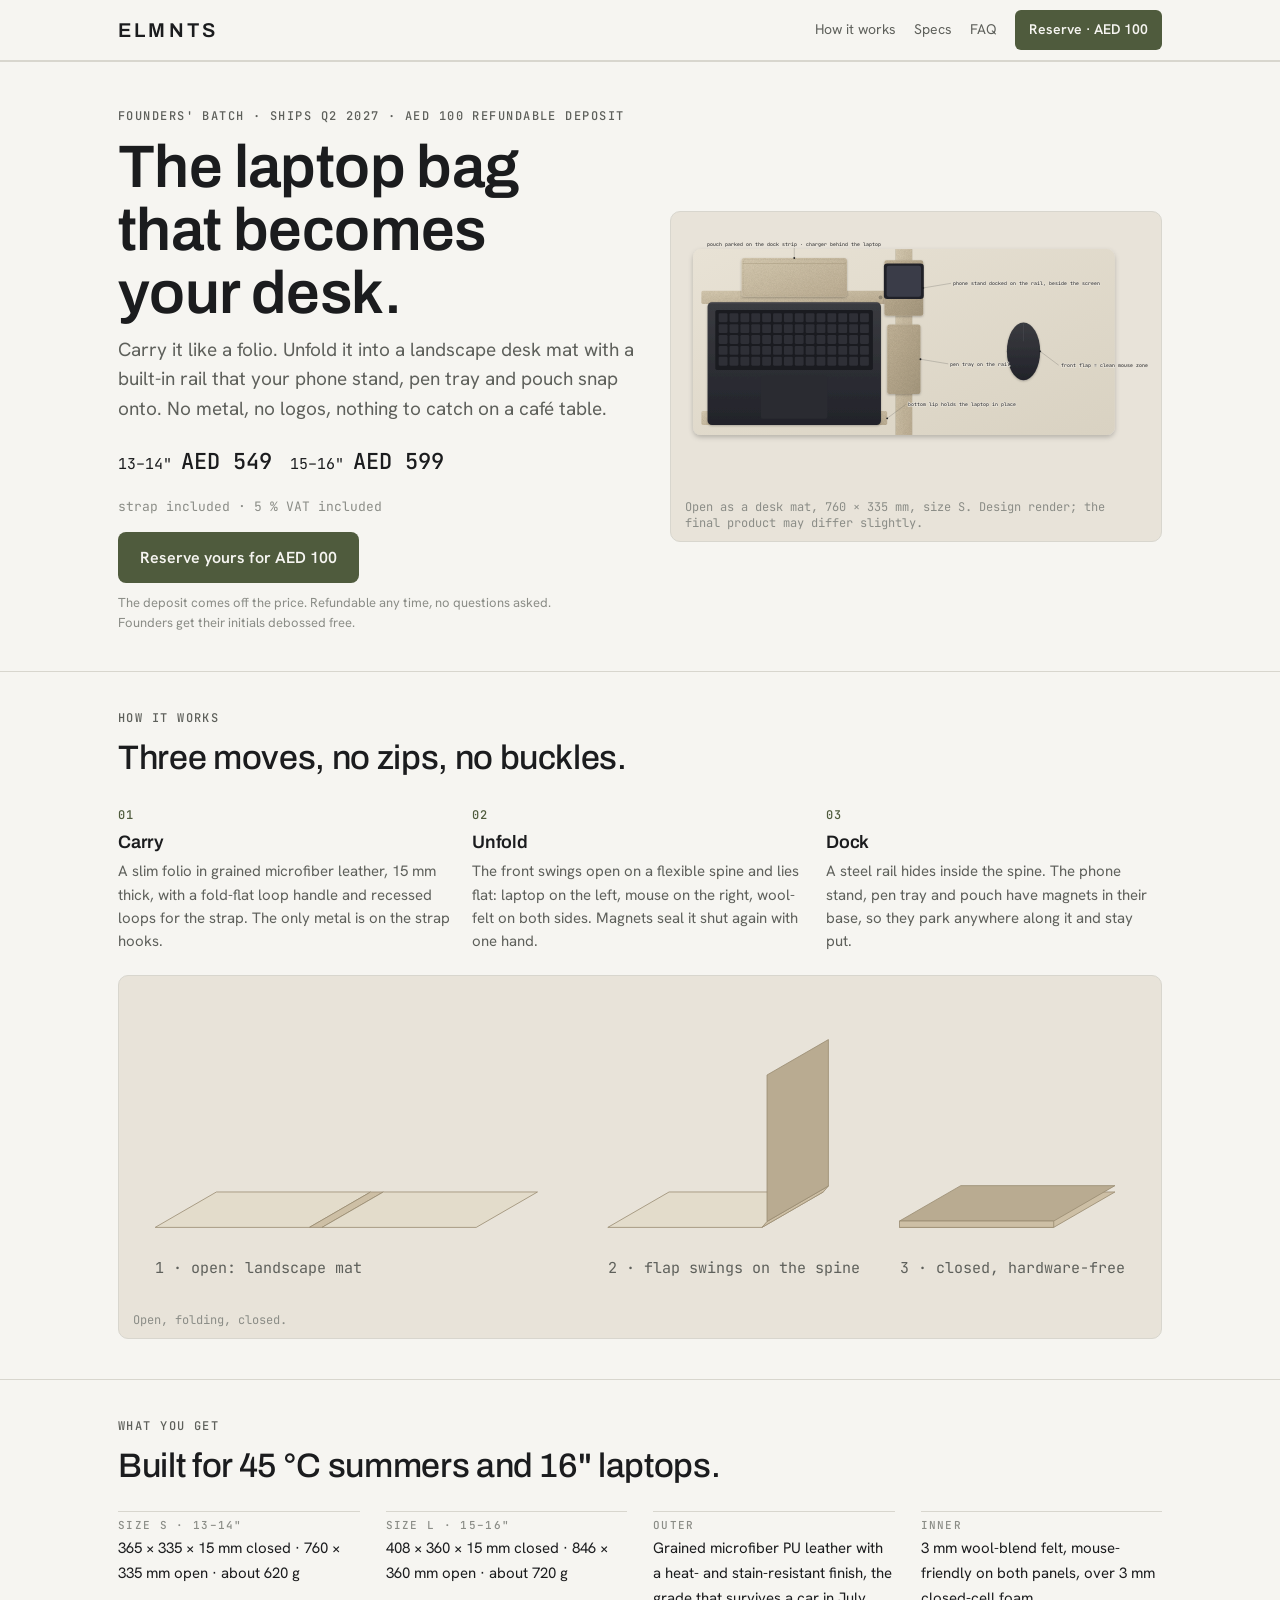
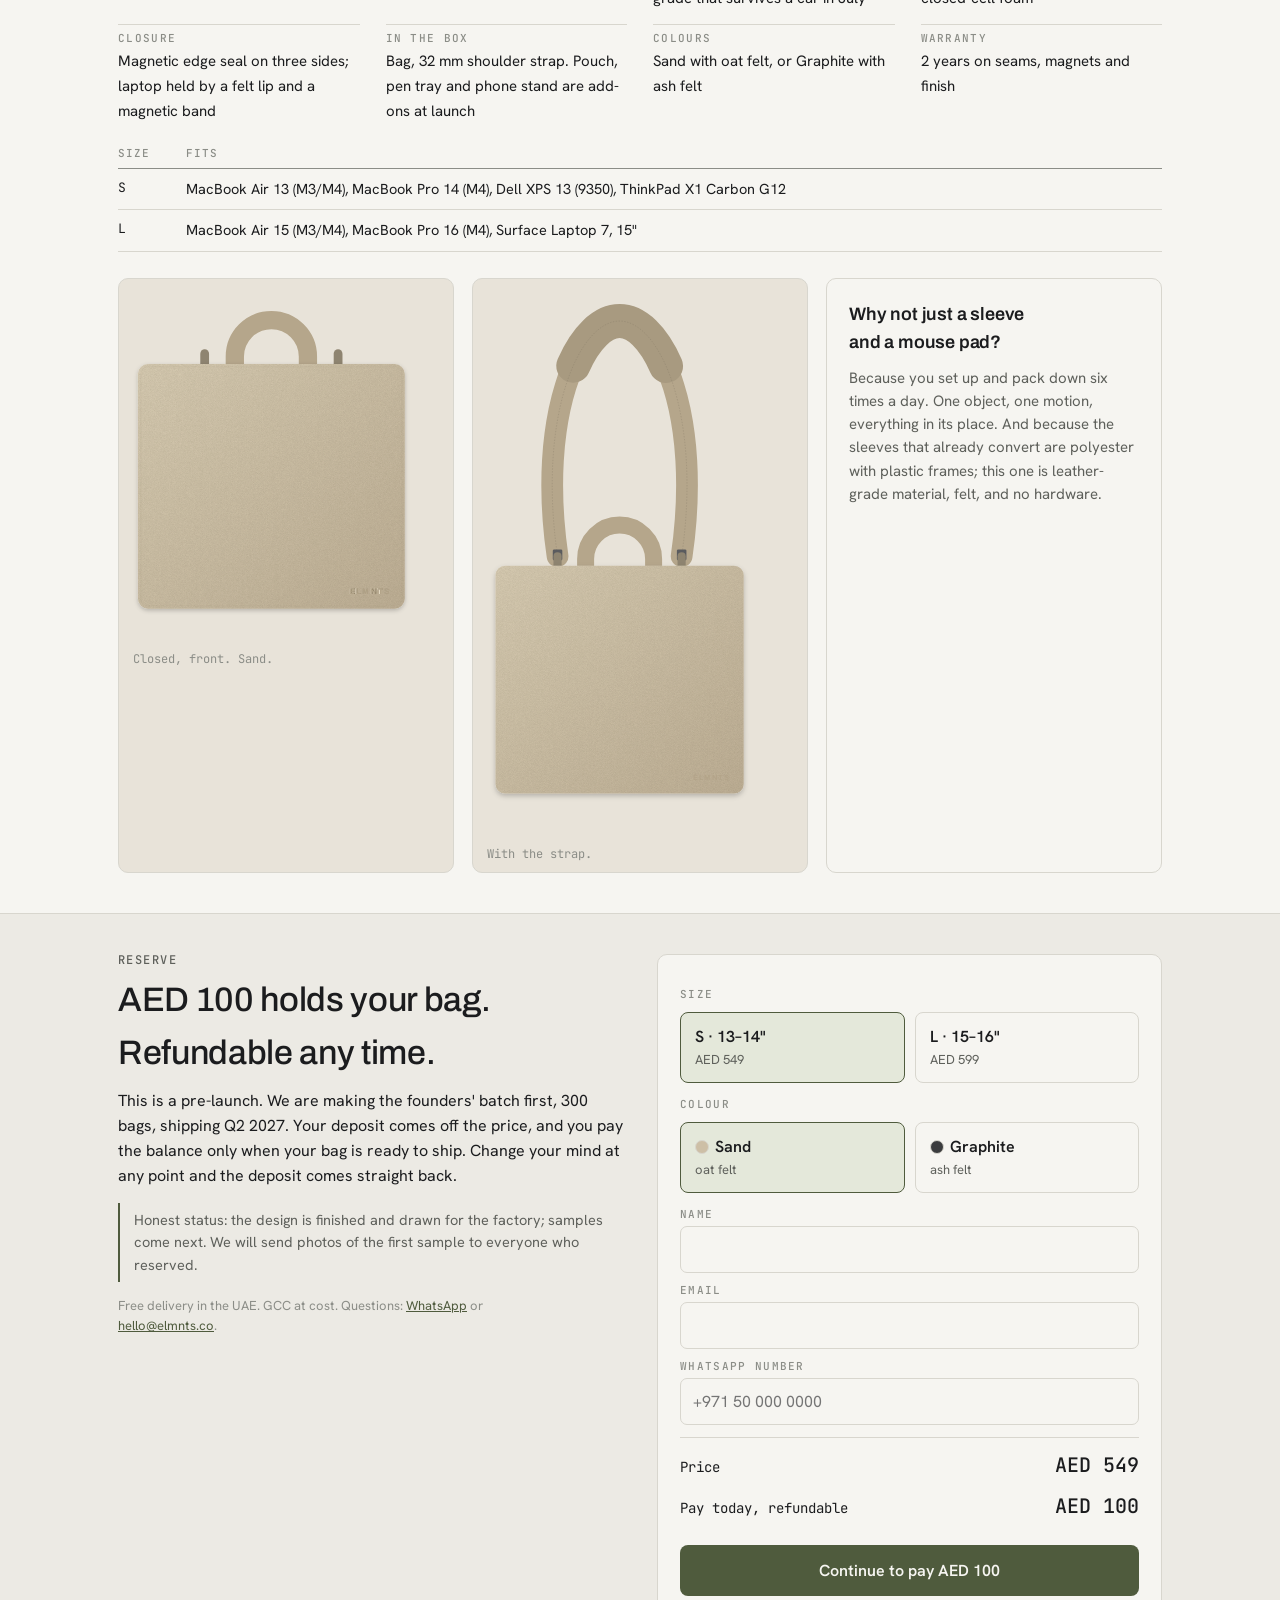
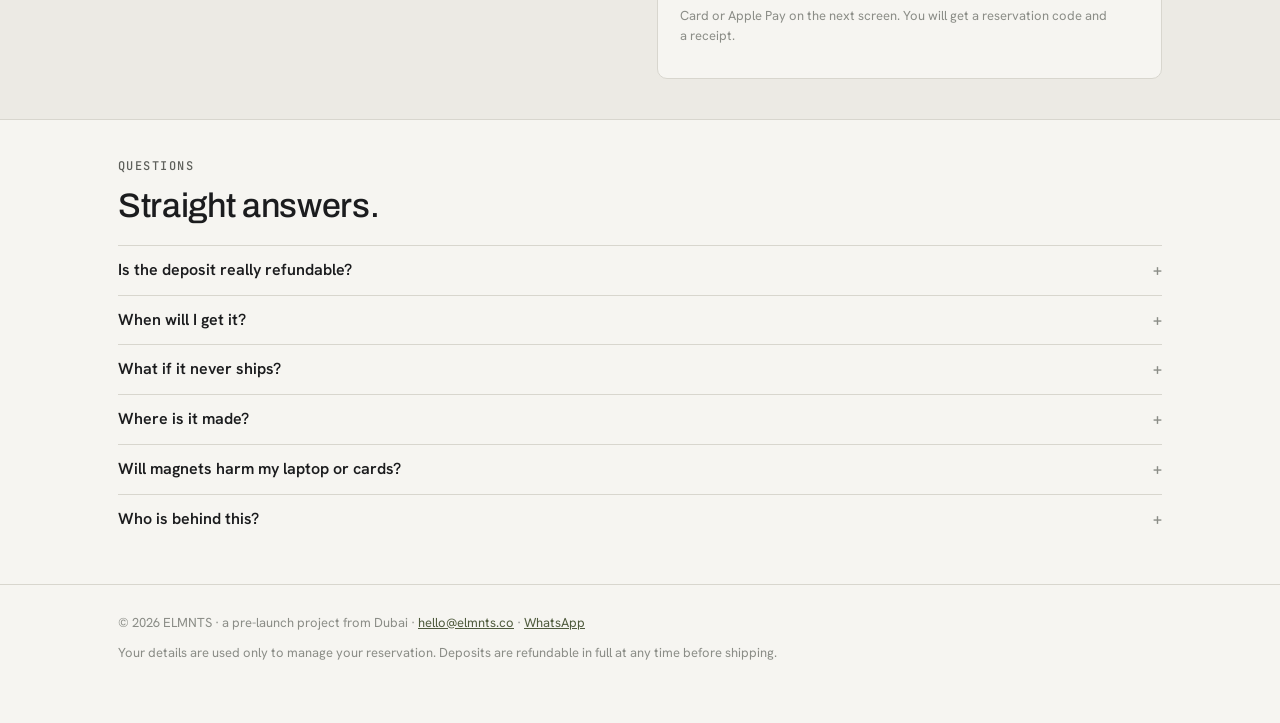
==== index.html @ c00e82ac "ELMNTS demand-test landing page Static reservation page with refundable AED 100 deposit flow, thank-" ====
<!doctype html>
<html lang="en"><head><meta charset="utf-8"><meta name="viewport" content="width=device-width,initial-scale=1,viewport-fit=cover">
<title>ELMNTS · the laptop bag that becomes your desk</title><meta name="description" content="A hardware-free laptop folio that unfolds into a desk mat. Reserve the founders' batch with a refundable AED 100 deposit.">
<link rel="preconnect" href="https://fonts.googleapis.com"><link rel="stylesheet" href="https://fonts.googleapis.com/css2?family=Archivo:wght@400;500;600&family=Hanken+Grotesk:wght@400;500;600&family=JetBrains+Mono:wght@400;500;600&display=swap">
<link rel="stylesheet" href="styles.css"><script src="config.js"></script><script>
(function(){
  var C = window.ELMNTS_CONFIG || {};
  // Meta Pixel (standard snippet), only when an ID is configured
  if (C.META_PIXEL_ID) {
    !function(f,b,e,v,n,t,s){if(f.fbq)return;n=f.fbq=function(){n.callMethod?n.callMethod.apply(n,arguments):n.queue.push(arguments)};
    if(!f._fbq)f._fbq=n;n.push=n;n.loaded=!0;n.version='2.0';n.queue=[];t=b.createElement(e);t.async=!0;t.src=v;s=b.getElementsByTagName(e)[0];
    s.parentNode.insertBefore(t,s)}(window,document,'script','https://connect.facebook.net/en_US/fbevents.js');
    fbq('init', C.META_PIXEL_ID); fbq('track', 'PageView');
  }
  window.track = function(ev, data){ try { if (window.fbq) fbq('track', ev, data || {}); } catch(e){} };
  // keep UTM parameters for attribution of the lead
  try {
    var q = new URLSearchParams(location.search), utm = {};
    ['utm_source','utm_medium','utm_campaign','utm_content','utm_term'].forEach(function(k){ if (q.get(k)) utm[k] = q.get(k); });
    if (Object.keys(utm).length) sessionStorage.setItem('elmnts_utm', JSON.stringify(utm));
  } catch(e){}
  window.getUTM = function(){ try { return JSON.parse(sessionStorage.getItem('elmnts_utm') || '{}'); } catch(e){ return {}; } };
  window.sbInsert = async function(table, row){
    if (!C.SUPABASE_URL || !C.SUPABASE_KEY) return { ok:false, reason:'no-backend' };
    var r = await fetch(C.SUPABASE_URL + '/rest/v1/' + table, {
      method:'POST',
      headers:{ 'apikey': C.SUPABASE_KEY, 'Authorization': 'Bearer ' + C.SUPABASE_KEY, 'Content-Type':'application/json', 'Prefer':'return=minimal' },
      body: JSON.stringify(row)
    });
    return { ok: r.ok, status: r.status };
  };
  window.uuid = function(){ if (crypto && crypto.randomUUID) return crypto.randomUUID();
    return 'xxxxxxxx-xxxx-4xxx-yxxx-xxxxxxxxxxxx'.replace(/[xy]/g,function(c){var r=Math.random()*16|0,v=c=='x'?r:(r&0x3|0x8);return v.toString(16);}); };
  window.codeFrom = function(id){ return 'ELM-' + id.replace(/-/g,'').slice(0,6).toUpperCase(); };
  // fill contact placeholders
  document.addEventListener('DOMContentLoaded', function(){
    document.querySelectorAll('[data-wa]').forEach(function(a){ a.href = 'https://wa.me/' + (C.WHATSAPP||''); });
    document.querySelectorAll('[data-email]').forEach(function(a){ a.href = 'mailto:' + (C.EMAIL||''); a.textContent = C.EMAIL || ''; });
    document.querySelectorAll('[data-ship]').forEach(function(el){ el.textContent = C.SHIP_WINDOW || ''; });
  });
})();
</script>
</head><body>
<header class="top"><div class="wrap"><a class="wordmark" href="index.html">ELMNTS</a><nav><a href="index.html#how">How it works</a><a href="index.html#specs">Specs</a><a href="index.html#faq">FAQ</a><a class="cta" href="index.html#reserve">Reserve · AED 100</a></nav></div></header>

<main>
<section class="hero"><div class="wrap"><div class="grid">
  <div>
    <div class="eyebrow">Founders' batch · ships <span data-ship>Q2 2027</span> · AED 100 refundable deposit</div>
    <h1 style="margin-top:14px">The laptop bag that becomes your desk.</h1>
    <p class="lede">Carry it like a folio. Unfold it into a landscape desk mat with a built-in rail that your phone stand, pen tray and pouch snap onto. No metal, no logos, nothing to catch on a café table.</p>
    <div class="price"><span>13–14" <b>AED 549</b></span><span>15–16" <b>AED 599</b></span><span class="fine">strap included · 5 % VAT included</span></div>
    <p style="margin-top:14px"><a class="btn" href="#reserve">Reserve yours for AED 100</a></p>
    <p class="fine">The deposit comes off the price. Refundable any time, no questions asked. Founders get their initials debossed free.</p>
  </div>
  <figure class="mock" style="margin:0"><div><svg class="mk" viewBox="-6 -6 1016 572" xmlns="http://www.w3.org/2000/svg" role="img"><defs><marker id="ar" viewBox="0 0 10 10" refX="9" refY="5" markerWidth="8" markerHeight="8" orient="auto-start-reverse"><path d="M0,1.5 L9,5 L0,8.5 z" class="arr"/></marker><pattern id="hatch" patternUnits="userSpaceOnUse" width="6" height="6" patternTransform="rotate(45)"><line x1="0" y1="0" x2="0" y2="6" class="hl"/></pattern><pattern id="hatchb" patternUnits="userSpaceOnUse" width="5" height="5" patternTransform="rotate(-45)"><line x1="0" y1="0" x2="0" y2="5" class="hl2"/></pattern><linearGradient id="gShell" x1="0" y1="0" x2="1" y2="1"><stop offset="0" stop-color="#D8CCB3"/><stop offset="1" stop-color="#BFB096"/></linearGradient><linearGradient id="gShellD" x1="0" y1="0" x2="1" y2="1"><stop offset="0" stop-color="#C4B59A"/><stop offset="1" stop-color="#A89A80"/></linearGradient><linearGradient id="gFelt" x1="0" y1="0" x2="1" y2="1"><stop offset="0" stop-color="#E8E2D5"/><stop offset="1" stop-color="#D9D2C2"/></linearGradient><linearGradient id="gDark" x1="0" y1="0" x2="0" y2="1"><stop offset="0" stop-color="#3A3B40"/><stop offset="1" stop-color="#22232A"/></linearGradient><filter id="grain" x="-2%" y="-2%" width="104%" height="104%"><feTurbulence type="fractalNoise" baseFrequency="1.1" numOctaves="3" seed="11" result="n"/><feColorMatrix in="n" type="matrix" values="0 0 0 0 0.55  0 0 0 0 0.55  0 0 0 0 0.5  0 0 0 0.42 0" result="g"/><feComposite in="g" in2="SourceGraphic" operator="in" result="gc"/><feBlend in="SourceGraphic" in2="gc" mode="multiply"/></filter><filter id="shadow" x="-10%" y="-10%" width="120%" height="130%"><feDropShadow dx="0" dy="5" stdDeviation="6" flood-color="#000" flood-opacity="0.22"/></filter><filter id="shadowS" x="-10%" y="-10%" width="120%" height="130%"><feDropShadow dx="0" dy="2" stdDeviation="2.5" flood-color="#000" flood-opacity="0.25"/></filter></defs><g filter="url(#shadow)"><rect x="20.0" y="44.0" width="912.0" height="402.0" rx="16.8" fill="url(#gFelt)"/></g><rect x="458.0" y="44.0" width="36.0" height="402.0" rx="0.0" fill="url(#gShell)" filter="url(#grain)" /><line x1="458.0" y1="44.0" x2="458.0" y2="446.0" stroke="#B9AF9C" stroke-width="0.8"/><line x1="494.0" y1="44.0" x2="494.0" y2="446.0" stroke="#B9AF9C" stroke-width="0.8"/><line x1="476.0" y1="63.2" x2="476.0" y2="426.8" stroke="#A89A80" stroke-width="0.6" stroke-dasharray="2 3"/><rect x="38.0" y="394.4" width="402.0" height="30.0" rx="3.6" fill="url(#gShell)" filter="url(#grain)" /><rect x="38.0" y="134.0" width="402.0" height="28.8" rx="3.6" fill="url(#gShell)" filter="url(#grain)" /><circle cx="425.6" cy="148.4" r="4.2" fill="#8E8470"/><g filter="url(#shadowS)"><rect x="51.44" y="158.96" width="375.12" height="265.44" rx="9.6" fill="url(#gDark)"/></g><rect x="68.24" y="175.76" width="340.8" height="129.6" rx="3.6" fill="#1A1B20"/><rect x="75.44" y="182.96" width="19.2" height="19.2" rx="2.4" fill="#2E2F36"/><rect x="75.44" y="206.48" width="19.2" height="19.2" rx="2.4" fill="#2E2F36"/><rect x="75.44" y="230.0" width="19.2" height="19.2" rx="2.4" fill="#2E2F36"/><rect x="75.44" y="253.52" width="19.2" height="19.2" rx="2.4" fill="#2E2F36"/><rect x="75.44" y="277.04" width="19.2" height="19.2" rx="2.4" fill="#2E2F36"/><rect x="98.96" y="182.96" width="19.2" height="19.2" rx="2.4" fill="#2E2F36"/><rect x="98.96" y="206.48" width="19.2" height="19.2" rx="2.4" fill="#2E2F36"/><rect x="98.96" y="230.0" width="19.2" height="19.2" rx="2.4" fill="#2E2F36"/><rect x="98.96" y="253.52" width="19.2" height="19.2" rx="2.4" fill="#2E2F36"/><rect x="98.96" y="277.04" width="19.2" height="19.2" rx="2.4" fill="#2E2F36"/><rect x="122.48" y="182.96" width="19.2" height="19.2" rx="2.4" fill="#2E2F36"/><rect x="122.48" y="206.48" width="19.2" height="19.2" rx="2.4" fill="#2E2F36"/><rect x="122.48" y="230.0" width="19.2" height="19.2" rx="2.4" fill="#2E2F36"/><rect x="122.48" y="253.52" width="19.2" height="19.2" rx="2.4" fill="#2E2F36"/><rect x="122.48" y="277.04" width="19.2" height="19.2" rx="2.4" fill="#2E2F36"/><rect x="146.0" y="182.96" width="19.2" height="19.2" rx="2.4" fill="#2E2F36"/><rect x="146.0" y="206.48" width="19.2" height="19.2" rx="2.4" fill="#2E2F36"/><rect x="146.0" y="230.0" width="19.2" height="19.2" rx="2.4" fill="#2E2F36"/><rect x="146.0" y="253.52" width="19.2" height="19.2" rx="2.4" fill="#2E2F36"/><rect x="146.0" y="277.04" width="19.2" height="19.2" rx="2.4" fill="#2E2F36"/><rect x="169.52" y="182.96" width="19.2" height="19.2" rx="2.4" fill="#2E2F36"/><rect x="169.52" y="206.48" width="19.2" height="19.2" rx="2.4" fill="#2E2F36"/><rect x="169.52" y="230.0" width="19.2" height="19.2" rx="2.4" fill="#2E2F36"/><rect x="169.52" y="253.52" width="19.2" height="19.2" rx="2.4" fill="#2E2F36"/><rect x="169.52" y="277.04" width="19.2" height="19.2" rx="2.4" fill="#2E2F36"/><rect x="193.04" y="182.96" width="19.2" height="19.2" rx="2.4" fill="#2E2F36"/><rect x="193.04" y="206.48" width="19.2" height="19.2" rx="2.4" fill="#2E2F36"/><rect x="193.04" y="230.0" width="19.2" height="19.2" rx="2.4" fill="#2E2F36"/><rect x="193.04" y="253.52" width="19.2" height="19.2" rx="2.4" fill="#2E2F36"/><rect x="193.04" y="277.04" width="19.2" height="19.2" rx="2.4" fill="#2E2F36"/><rect x="216.56" y="182.96" width="19.2" height="19.2" rx="2.4" fill="#2E2F36"/><rect x="216.56" y="206.48" width="19.2" height="19.2" rx="2.4" fill="#2E2F36"/><rect x="216.56" y="230.0" width="19.2" height="19.2" rx="2.4" fill="#2E2F36"/><rect x="216.56" y="253.52" width="19.2" height="19.2" rx="2.4" fill="#2E2F36"/><rect x="216.56" y="277.04" width="19.2" height="19.2" rx="2.4" fill="#2E2F36"/><rect x="240.08" y="182.96" width="19.2" height="19.2" rx="2.4" fill="#2E2F36"/><rect x="240.08" y="206.48" width="19.2" height="19.2" rx="2.4" fill="#2E2F36"/><rect x="240.08" y="230.0" width="19.2" height="19.2" rx="2.4" fill="#2E2F36"/><rect x="240.08" y="253.52" width="19.2" height="19.2" rx="2.4" fill="#2E2F36"/><rect x="240.08" y="277.04" width="19.2" height="19.2" rx="2.4" fill="#2E2F36"/><rect x="263.6" y="182.96" width="19.2" height="19.2" rx="2.4" fill="#2E2F36"/><rect x="263.6" y="206.48" width="19.2" height="19.2" rx="2.4" fill="#2E2F36"/><rect x="263.6" y="230.0" width="19.2" height="19.2" rx="2.4" fill="#2E2F36"/><rect x="263.6" y="253.52" width="19.2" height="19.2" rx="2.4" fill="#2E2F36"/><rect x="263.6" y="277.04" width="19.2" height="19.2" rx="2.4" fill="#2E2F36"/><rect x="287.12" y="182.96" width="19.2" height="19.2" rx="2.4" fill="#2E2F36"/><rect x="287.12" y="206.48" width="19.2" height="19.2" rx="2.4" fill="#2E2F36"/><rect x="287.12" y="230.0" width="19.2" height="19.2" rx="2.4" fill="#2E2F36"/><rect x="287.12" y="253.52" width="19.2" height="19.2" rx="2.4" fill="#2E2F36"/><rect x="287.12" y="277.04" width="19.2" height="19.2" rx="2.4" fill="#2E2F36"/><rect x="310.64" y="182.96" width="19.2" height="19.2" rx="2.4" fill="#2E2F36"/><rect x="310.64" y="206.48" width="19.2" height="19.2" rx="2.4" fill="#2E2F36"/><rect x="310.64" y="230.0" width="19.2" height="19.2" rx="2.4" fill="#2E2F36"/><rect x="310.64" y="253.52" width="19.2" height="19.2" rx="2.4" fill="#2E2F36"/><rect x="310.64" y="277.04" width="19.2" height="19.2" rx="2.4" fill="#2E2F36"/><rect x="334.16" y="182.96" width="19.2" height="19.2" rx="2.4" fill="#2E2F36"/><rect x="334.16" y="206.48" width="19.2" height="19.2" rx="2.4" fill="#2E2F36"/><rect x="334.16" y="230.0" width="19.2" height="19.2" rx="2.4" fill="#2E2F36"/><rect x="334.16" y="253.52" width="19.2" height="19.2" rx="2.4" fill="#2E2F36"/><rect x="334.16" y="277.04" width="19.2" height="19.2" rx="2.4" fill="#2E2F36"/><rect x="357.68" y="182.96" width="19.2" height="19.2" rx="2.4" fill="#2E2F36"/><rect x="357.68" y="206.48" width="19.2" height="19.2" rx="2.4" fill="#2E2F36"/><rect x="357.68" y="230.0" width="19.2" height="19.2" rx="2.4" fill="#2E2F36"/><rect x="357.68" y="253.52" width="19.2" height="19.2" rx="2.4" fill="#2E2F36"/><rect x="357.68" y="277.04" width="19.2" height="19.2" rx="2.4" fill="#2E2F36"/><rect x="381.2" y="182.96" width="19.2" height="19.2" rx="2.4" fill="#2E2F36"/><rect x="381.2" y="206.48" width="19.2" height="19.2" rx="2.4" fill="#2E2F36"/><rect x="381.2" y="230.0" width="19.2" height="19.2" rx="2.4" fill="#2E2F36"/><rect x="381.2" y="253.52" width="19.2" height="19.2" rx="2.4" fill="#2E2F36"/><rect x="381.2" y="277.04" width="19.2" height="19.2" rx="2.4" fill="#2E2F36"/><rect x="166.64" y="317.36" width="144.0" height="93.6" rx="4.8" fill="#2A2B31"/><line x1="56.24" y1="160.76" x2="421.04" y2="160.76" stroke="#55565E" stroke-width="1"/><g filter="url(#shadowS)"><rect x="125.0" y="63.2" width="228.0" height="84.0" rx="6.0" fill="url(#gShell)" filter="url(#grain)" /></g><line x1="127.4" y1="75.2" x2="350.6" y2="75.2" stroke="#9A8C72" stroke-width="0.8"/><rect x="128.6" y="66.8" width="220.8" height="76.8" rx="3.6" class="mstitch"/><g filter="url(#shadowS)"><rect x="434.0" y="68.0" width="84.0" height="120.0" rx="4.8" fill="url(#gShellD)" filter="url(#grain)" /></g><rect x="432.8" y="75.2" width="86.4" height="76.8" rx="7.2" fill="#202128"/><rect x="438.8" y="80.0" width="74.4" height="67.2" rx="4.8" fill="#3A3C48"/><g filter="url(#shadowS)"><rect x="440.0" y="207.2" width="72.0" height="150.0" rx="4.8" fill="url(#gShellD)" filter="url(#grain)" /></g><rect x="443.6" y="210.8" width="64.8" height="142.8" rx="2.4" class="mstitch"/><g filter="url(#shadowS)"><ellipse cx="734.9" cy="265.1" rx="36.0" ry="62.4" fill="url(#gDark)"/></g><line x1="734.9" y1="205.1" x2="734.9" y2="243.5" stroke="#55565E" stroke-width="0.8"/><circle cx="518.0" cy="128.0" r="2" class="mdot"/><line x1="518.0" y1="128.0" x2="578.0" y2="118.0" class="mlead"/><text x="582.0" y="122.0" class="mlab" text-anchor="start">phone stand docked on the rail, beside the screen</text><circle cx="239.0" cy="63.2" r="2" class="mdot"/><line x1="239.0" y1="63.2" x2="239.0" y2="41.2" class="mlead"/><text x="239.0" y="37.2" class="mlab" text-anchor="middle">pouch parked on the dock strip · charger behind the laptop</text><circle cx="512.0" cy="282.2" r="2" class="mdot"/><line x1="512.0" y1="282.2" x2="572.0" y2="292.2" class="mlead"/><text x="576.0" y="296.2" class="mlab" text-anchor="start">pen tray on the rail</text><circle cx="440.0" cy="410.0" r="2" class="mdot"/><line x1="440.0" y1="410.0" x2="480.0" y2="380.0" class="mlead"/><text x="484.0" y="384.0" class="mlab" text-anchor="start">bottom lip holds the laptop in place</text><circle cx="770.9" cy="265.1" r="2" class="mdot"/><line x1="770.9" y1="265.1" x2="810.9" y2="295.1" class="mlead"/><text x="814.9" y="299.1" class="mlab" text-anchor="start">front flap = clean mouse zone</text></svg></div><figcaption>Open as a desk mat, 760 × 335 mm, size S. Design render; the final product may differ slightly.</figcaption></figure>
</div></div></section>

<section id="how"><div class="wrap">
  <div class="eyebrow">How it works</div><h2 style="margin-top:8px">Three moves, no zips, no buckles.</h2>
  <div class="steps">
    <div class="step"><div class="n">01</div><h3>Carry</h3><p>A slim folio in grained microfiber leather, 15 mm thick, with a fold-flat loop handle and recessed loops for the strap. The only metal is on the strap hooks.</p></div>
    <div class="step"><div class="n">02</div><h3>Unfold</h3><p>The front swings open on a flexible spine and lies flat: laptop on the left, mouse on the right, wool-felt on both sides. Magnets seal it shut again with one hand.</p></div>
    <div class="step"><div class="n">03</div><h3>Dock</h3><p>A steel rail hides inside the spine. The phone stand, pen tray and pouch have magnets in their base, so they park anywhere along it and stay put.</p></div>
  </div>
  <figure class="mock" style="margin:22px 0 0"><div><svg class="mk" viewBox="-6 -6 1016 312" xmlns="http://www.w3.org/2000/svg" role="img"><defs><marker id="ar" viewBox="0 0 10 10" refX="9" refY="5" markerWidth="8" markerHeight="8" orient="auto-start-reverse"><path d="M0,1.5 L9,5 L0,8.5 z" class="arr"/></marker><pattern id="hatch" patternUnits="userSpaceOnUse" width="6" height="6" patternTransform="rotate(45)"><line x1="0" y1="0" x2="0" y2="6" class="hl"/></pattern><pattern id="hatchb" patternUnits="userSpaceOnUse" width="5" height="5" patternTransform="rotate(-45)"><line x1="0" y1="0" x2="0" y2="5" class="hl2"/></pattern><linearGradient id="gShell" x1="0" y1="0" x2="1" y2="1"><stop offset="0" stop-color="#D8CCB3"/><stop offset="1" stop-color="#BFB096"/></linearGradient><linearGradient id="gShellD" x1="0" y1="0" x2="1" y2="1"><stop offset="0" stop-color="#C4B59A"/><stop offset="1" stop-color="#A89A80"/></linearGradient><linearGradient id="gFelt" x1="0" y1="0" x2="1" y2="1"><stop offset="0" stop-color="#E8E2D5"/><stop offset="1" stop-color="#D9D2C2"/></linearGradient><linearGradient id="gDark" x1="0" y1="0" x2="0" y2="1"><stop offset="0" stop-color="#3A3B40"/><stop offset="1" stop-color="#22232A"/></linearGradient><filter id="grain" x="-2%" y="-2%" width="104%" height="104%"><feTurbulence type="fractalNoise" baseFrequency="1.1" numOctaves="3" seed="11" result="n"/><feColorMatrix in="n" type="matrix" values="0 0 0 0 0.55  0 0 0 0 0.55  0 0 0 0 0.5  0 0 0 0.42 0" result="g"/><feComposite in="g" in2="SourceGraphic" operator="in" result="gc"/><feBlend in="SourceGraphic" in2="gc" mode="multiply"/></filter><filter id="shadow" x="-10%" y="-10%" width="120%" height="130%"><feDropShadow dx="0" dy="5" stdDeviation="6" flood-color="#000" flood-opacity="0.22"/></filter><filter id="shadowS" x="-10%" y="-10%" width="120%" height="130%"><feDropShadow dx="0" dy="2" stdDeviation="2.5" flood-color="#000" flood-opacity="0.25"/></filter></defs><polygon points="20.0,230.0 173.3,230.0 234.2,194.8 80.9,194.8" fill="#E3DCCB" fill-opacity="1.0" stroke="#9A8C72" stroke-width="0.8"/><polygon points="173.3,230.0 185.9,230.0 246.8,194.8 234.2,194.8" fill="#CDBFA5" fill-opacity="1.0" stroke="#9A8C72" stroke-width="0.8"/><polygon points="185.9,230.0 339.2,230.0 400.1,194.8 246.8,194.8" fill="#E3DCCB" fill-opacity="1.0" stroke="#9A8C72" stroke-width="0.8"/><text x="20.0" y="275.0" class="mcap" text-anchor="start">1 · open: landscape mat</text><polygon points="470.0,230.0 623.3,230.0 684.2,194.8 530.9,194.8" fill="#E3DCCB" fill-opacity="1.0" stroke="#9A8C72" stroke-width="0.8"/><polygon points="623.3,230.0 628.3,224.1 689.3,188.9 684.2,194.8" fill="#CDBFA5" fill-opacity="1.0" stroke="#9A8C72" stroke-width="0.8"/><polygon points="628.3,224.1 628.3,78.5 689.3,43.3 689.3,188.9" fill="#B9AB91" fill-opacity="1.0" stroke="#9A8C72" stroke-width="0.8"/><text x="470.0" y="275.0" class="mcap" text-anchor="start">2 · flap swings on the spine</text><polygon points="760.0,230.0 913.3,230.0 974.2,194.8 820.9,194.8" fill="#CDBFA5" fill-opacity="1.0" stroke="#9A8C72" stroke-width="0.8"/><polygon points="760.0,223.7 913.3,223.7 974.2,188.5 820.9,188.5" fill="#B9AB91" fill-opacity="1.0" stroke="#9A8C72" stroke-width="0.8"/><polygon points="760.0,230.0 913.3,230.0 913.3,223.7 760.0,223.7" fill="#CDBFA5" fill-opacity="1.0" stroke="#9A8C72" stroke-width="0.8"/><text x="760.0" y="275.0" class="mcap" text-anchor="start">3 · closed, hardware-free</text></svg></div><figcaption>Open, folding, closed.</figcaption></figure>
</div></section>

<section id="specs"><div class="wrap">
  <div class="eyebrow">What you get</div><h2 style="margin-top:8px">Built for 45 °C summers and 16" laptops.</h2>
  <div class="facts">
    <div><span class="k">Size S · 13–14"</span><span class="v">365 × 335 × 15 mm closed · 760 × 335 mm open · about 620 g</span></div>
    <div><span class="k">Size L · 15–16"</span><span class="v">408 × 360 × 15 mm closed · 846 × 360 mm open · about 720 g</span></div>
    <div><span class="k">Outer</span><span class="v">Grained microfiber PU leather with a heat- and stain-resistant finish, the grade that survives a car in July</span></div>
    <div><span class="k">Inner</span><span class="v">3 mm wool-blend felt, mouse-friendly on both panels, over 3 mm closed-cell foam</span></div>
    <div><span class="k">Closure</span><span class="v">Magnetic edge seal on three sides; laptop held by a felt lip and a magnetic band</span></div>
    <div><span class="k">In the box</span><span class="v">Bag, 32 mm shoulder strap. Pouch, pen tray and phone stand are add-ons at launch</span></div>
    <div><span class="k">Colours</span><span class="v">Sand with oat felt, or Graphite with ash felt</span></div>
    <div><span class="k">Warranty</span><span class="v">2 years on seams, magnets and finish</span></div>
  </div>
  <div class="tblwrap"><table class="tbl"><thead><tr><th>Size</th><th>Fits</th></tr></thead><tbody>
    <tr><td class="num">S</td><td>MacBook Air 13 (M3/M4), MacBook Pro 14 (M4), Dell XPS 13 (9350), ThinkPad X1 Carbon G12</td></tr>
    <tr><td class="num">L</td><td>MacBook Air 15 (M3/M4), MacBook Pro 16 (M4), Surface Laptop 7, 15"</td></tr>
  </tbody></table></div>
  <div class="steps" style="margin-top:26px">
    <figure class="mock" style="margin:0"><div><svg class="mk" viewBox="-6 -6 912 1017" xmlns="http://www.w3.org/2000/svg" role="img"><defs><marker id="ar" viewBox="0 0 10 10" refX="9" refY="5" markerWidth="8" markerHeight="8" orient="auto-start-reverse"><path d="M0,1.5 L9,5 L0,8.5 z" class="arr"/></marker><pattern id="hatch" patternUnits="userSpaceOnUse" width="6" height="6" patternTransform="rotate(45)"><line x1="0" y1="0" x2="0" y2="6" class="hl"/></pattern><pattern id="hatchb" patternUnits="userSpaceOnUse" width="5" height="5" patternTransform="rotate(-45)"><line x1="0" y1="0" x2="0" y2="5" class="hl2"/></pattern><linearGradient id="gShell" x1="0" y1="0" x2="1" y2="1"><stop offset="0" stop-color="#D8CCB3"/><stop offset="1" stop-color="#BFB096"/></linearGradient><linearGradient id="gShellD" x1="0" y1="0" x2="1" y2="1"><stop offset="0" stop-color="#C4B59A"/><stop offset="1" stop-color="#A89A80"/></linearGradient><linearGradient id="gFelt" x1="0" y1="0" x2="1" y2="1"><stop offset="0" stop-color="#E8E2D5"/><stop offset="1" stop-color="#D9D2C2"/></linearGradient><linearGradient id="gDark" x1="0" y1="0" x2="0" y2="1"><stop offset="0" stop-color="#3A3B40"/><stop offset="1" stop-color="#22232A"/></linearGradient><filter id="grain" x="-2%" y="-2%" width="104%" height="104%"><feTurbulence type="fractalNoise" baseFrequency="1.1" numOctaves="3" seed="11" result="n"/><feColorMatrix in="n" type="matrix" values="0 0 0 0 0.55  0 0 0 0 0.55  0 0 0 0 0.5  0 0 0 0.42 0" result="g"/><feComposite in="g" in2="SourceGraphic" operator="in" result="gc"/><feBlend in="SourceGraphic" in2="gc" mode="multiply"/></filter><filter id="shadow" x="-10%" y="-10%" width="120%" height="130%"><feDropShadow dx="0" dy="5" stdDeviation="6" flood-color="#000" flood-opacity="0.22"/></filter><filter id="shadowS" x="-10%" y="-10%" width="120%" height="130%"><feDropShadow dx="0" dy="2" stdDeviation="2.5" flood-color="#000" flood-opacity="0.25"/></filter></defs><rect x="201.02" y="157.41" width="25.48" height="59.46" rx="12.74" fill="#8E8470"/><rect x="588.56" y="157.41" width="25.48" height="59.46" rx="12.74" fill="#8E8470"/><path d="M301.36,225.36 L301.36,178.64 A106.17,106.17 0 0 1 513.7,178.64 L513.7,225.36" fill="none" style="stroke:#B5A68B;stroke-width:53.1"/><g filter="url(#shadow)"><rect x="20.0" y="199.88" width="775.06" height="711.36" rx="29.73" fill="url(#gShell)" filter="url(#grain)"/></g><rect x="28.49" y="208.37" width="758.07" height="694.37" rx="21.23" class="mstitch"/><text x="751.9" y="868.1" class="mdeboss" style="font-size:23.4px" fill="#E6DCC8" text-anchor="end">ELMNTS</text><text x="753.3" y="869.5" class="mdeboss" style="font-size:23.4px" fill="#8F8269" text-anchor="end">ELMNTS</text><text x="752.6" y="868.8" class="mdeboss" style="font-size:23.4px" fill="#B3A489" text-anchor="end">ELMNTS</text></svg></div><figcaption>Closed, front. Sand.</figcaption></figure>
    <figure class="mock" style="margin:0"><div><svg class="mk" viewBox="-6 -6 652 1132" xmlns="http://www.w3.org/2000/svg" role="img"><defs><marker id="ar" viewBox="0 0 10 10" refX="9" refY="5" markerWidth="8" markerHeight="8" orient="auto-start-reverse"><path d="M0,1.5 L9,5 L0,8.5 z" class="arr"/></marker><pattern id="hatch" patternUnits="userSpaceOnUse" width="6" height="6" patternTransform="rotate(45)"><line x1="0" y1="0" x2="0" y2="6" class="hl"/></pattern><pattern id="hatchb" patternUnits="userSpaceOnUse" width="5" height="5" patternTransform="rotate(-45)"><line x1="0" y1="0" x2="0" y2="5" class="hl2"/></pattern><linearGradient id="gShell" x1="0" y1="0" x2="1" y2="1"><stop offset="0" stop-color="#D8CCB3"/><stop offset="1" stop-color="#BFB096"/></linearGradient><linearGradient id="gShellD" x1="0" y1="0" x2="1" y2="1"><stop offset="0" stop-color="#C4B59A"/><stop offset="1" stop-color="#A89A80"/></linearGradient><linearGradient id="gFelt" x1="0" y1="0" x2="1" y2="1"><stop offset="0" stop-color="#E8E2D5"/><stop offset="1" stop-color="#D9D2C2"/></linearGradient><linearGradient id="gDark" x1="0" y1="0" x2="0" y2="1"><stop offset="0" stop-color="#3A3B40"/><stop offset="1" stop-color="#22232A"/></linearGradient><filter id="grain" x="-2%" y="-2%" width="104%" height="104%"><feTurbulence type="fractalNoise" baseFrequency="1.1" numOctaves="3" seed="11" result="n"/><feColorMatrix in="n" type="matrix" values="0 0 0 0 0.55  0 0 0 0 0.55  0 0 0 0 0.5  0 0 0 0.42 0" result="g"/><feComposite in="g" in2="SourceGraphic" operator="in" result="gc"/><feBlend in="SourceGraphic" in2="gc" mode="multiply"/></filter><filter id="shadow" x="-10%" y="-10%" width="120%" height="130%"><feDropShadow dx="0" dy="5" stdDeviation="6" flood-color="#000" flood-opacity="0.22"/></filter><filter id="shadowS" x="-10%" y="-10%" width="120%" height="130%"><feDropShadow dx="0" dy="2" stdDeviation="2.5" flood-color="#000" flood-opacity="0.25"/></filter></defs><path d="M148.82,540.71 C106.47,249.88 192.94,52.24 277.65,52.24 C362.35999999999996,52.24 448.82000000000005,249.88 406.47,540.71" fill="none" stroke="#B5A68B" stroke-width="45.2" stroke-linecap="round"/><path d="M148.82,540.71 C106.47,249.88 192.94,52.24 277.65,52.24 C362.35999999999996,52.24 448.82000000000005,249.88 406.47,540.71" fill="none" stroke="#A89A80" stroke-width="70.6" stroke-linecap="round" stroke-dasharray="282.4 2169.7" stroke-dashoffset="-401.3"/><path d="M148.82,540.71 C106.47,249.88 192.94,52.24 277.65,52.24 C362.35999999999996,52.24 448.82000000000005,249.88 406.47,540.71" fill="none" stroke="#7E7260" stroke-width="0.6" stroke-dasharray="3 3"/><rect x="138.9" y="526.6" width="19.8" height="22.6" rx="2.8" fill="#5A5B5E"/><rect x="140.3" y="532.2" width="16.9" height="39.5" rx="8.5" fill="#8E8470"/><rect x="396.6" y="526.6" width="19.8" height="22.6" rx="2.8" fill="#5A5B5E"/><rect x="398.0" y="532.2" width="16.9" height="39.5" rx="8.5" fill="#8E8470"/><path d="M207.06,577.41 L207.06,546.35 A70.59,70.59 0 0 1 348.24,546.35 L348.24,577.41" fill="none" style="stroke:#B5A68B;stroke-width:35.3"/><g filter="url(#shadow)"><rect x="20.0" y="560.47" width="515.29" height="472.94" rx="19.76" fill="url(#gShell)" filter="url(#grain)"/></g><text x="507.1" y="1005.2" class="mdeboss" style="font-size:15.5px" fill="#B3A489" text-anchor="end">ELMNTS</text></svg></div><figcaption>With the strap.</figcaption></figure>
    <div class="card"><h3>Why not just a sleeve and a mouse pad?</h3><p style="font-size:15px;color:var(--ink-2)">Because you set up and pack down six times a day. One object, one motion, everything in its place. And because the sleeves that already convert are polyester with plastic frames; this one is leather-grade material, felt, and no hardware.</p></div>
  </div>
</div></section>

<section class="reserve" id="reserve"><div class="wrap"><div class="grid">
  <div>
    <div class="eyebrow">Reserve</div><h2 style="margin-top:8px">AED 100 holds your bag. Refundable any time.</h2>
    <p>This is a pre-launch. We are making the founders' batch first, 300 bags, shipping <span data-ship>Q2 2027</span>. Your deposit comes off the price, and you pay the balance only when your bag is ready to ship. Change your mind at any point and the deposit comes straight back.</p>
    <div class="notice">Honest status: the design is finished and drawn for the factory; samples come next. We will send photos of the first sample to everyone who reserved.</div>
    <p class="fine">Free delivery in the UAE. GCC at cost. Questions: <a data-wa href="#">WhatsApp</a> or <a data-email href="#"></a>.</p>
  </div>
  <form class="card" id="reserve-form" novalidate>
    <div class="field"><span>Size</span></div>
    <div class="choice">
      <label><input type="radio" name="size" value="S" checked><div class="t">S · 13–14"</div><div class="d">AED 549</div></label>
      <label><input type="radio" name="size" value="L"><div class="t">L · 15–16"</div><div class="d">AED 599</div></label>
    </div>
    <div class="field"><span>Colour</span></div>
    <div class="choice">
      <label><input type="radio" name="colour" value="Sand" checked><div class="t"><i class="sw" style="background:#CDBFA6"></i>Sand</div><div class="d">oat felt</div></label>
      <label><input type="radio" name="colour" value="Graphite"><div class="t"><i class="sw" style="background:#3B3C3E"></i>Graphite</div><div class="d">ash felt</div></label>
    </div>
    <label class="field"><span>Name</span><input name="name" id="f-name" aria-label="Name" autocomplete="name" required></label>
    <label class="field"><span>Email</span><input name="email" id="f-email" aria-label="Email" type="email" autocomplete="email" required></label>
    <label class="field"><span>WhatsApp number</span><input name="phone" id="f-phone" aria-label="WhatsApp number" type="tel" autocomplete="tel" placeholder="+971 50 000 0000" required></label>
    <div class="sum"><span>Price</span><b id="sum-price">AED 549</b></div>
    <div class="sum" style="border:0;padding-top:4px"><span>Pay today, refundable</span><b id="sum-deposit">AED 100</b></div>
    <div class="err" id="form-err" role="alert"></div>
    <button class="btn" id="reserve-btn" type="submit" style="width:100%">Continue to pay AED 100</button>
    <p class="fine" style="margin-top:10px">Card or Apple Pay on the next screen. You will get a reservation code and a receipt.</p>
  </form>
</div></div></section>

<section class="faq" id="faq"><div class="wrap">
  <div class="eyebrow">Questions</div><h2 style="margin-top:8px;margin-bottom:12px">Straight answers.</h2>
  <details><summary>Is the deposit really refundable?</summary><p>Yes. Message us and it is returned in full to the card you paid with, within five working days, at any point before your bag ships. No form, no reason needed.</p></details>
  <details><summary>When will I get it?</summary><p>The founders' batch is planned for <span data-ship>Q2 2027</span>. We will email you a progress note about once a month, with photos of the samples as they arrive. If the date moves, you hear it first and can take your deposit back.</p></details>
  <details><summary>What if it never ships?</summary><p>Every deposit is refunded in full, automatically, with an explanation. We will not keep money for a product that does not exist.</p></details>
  <details><summary>Where is it made?</summary><p>Designed in Dubai, sewn by a specialist bag factory in Guangzhou, China, and inspected by a third party before it leaves. Materials: microfiber PU leather, wool-blend felt, closed-cell foam, neodymium magnets, spring steel.</p></details>
  <details><summary>Will magnets harm my laptop or cards?</summary><p>The sealing magnets sit in the edges, outside the laptop footprint, and the rail is passive steel. Chip cards are unaffected; keep old magnetic-stripe cards out of the pouch. Nothing in the bag is stronger than a MacBook's own lid magnets.</p></details>
  <details><summary>Who is behind this?</summary><p>ELMNTS is a pre-launch project by Yousef Alsheikh, a consultant in Dubai who got tired of unpacking a bag onto a café table. It is not a registered store yet; that is why the deposit is small and refundable.</p></details>
</div></section>
</main>
<footer><div class="wrap"><div>© 2026 ELMNTS · a pre-launch project from Dubai · <a data-email href="#"></a> · <a data-wa href="#">WhatsApp</a></div><div>Your details are used only to manage your reservation. Deposits are refundable in full at any time before shipping.</div></div></footer>
<script>
(function(){
  var C = window.ELMNTS_CONFIG || {};
  var form = document.getElementById('reserve-form');
  var sizeInputs = form.querySelectorAll('input[name=size]');
  var colourInputs = form.querySelectorAll('input[name=colour]');
  var priceEl = document.getElementById('sum-price'), depEl = document.getElementById('sum-deposit');
  function size(){ var s = form.querySelector('input[name=size]:checked'); return s ? s.value : 'S'; }
  function colour(){ var c = form.querySelector('input[name=colour]:checked'); return c ? c.value : 'Sand'; }
  function refresh(){ priceEl.textContent = 'AED ' + (C.PRICES||{S:549,L:599})[size()]; depEl.textContent = 'AED ' + (C.DEPOSIT||100); }
  sizeInputs.forEach(function(i){ i.addEventListener('change', function(){ refresh(); track('AddToCart', {content_name:'ELMNTS Spine ' + size(), value:(C.PRICES||{})[size()], currency:'AED'}); }); });
  colourInputs.forEach(function(i){ i.addEventListener('change', refresh); });
  refresh();
  track('ViewContent', {content_name:'ELMNTS Spine', currency:'AED', value:(C.PRICES||{}).S});

  var err = document.getElementById('form-err'), btn = document.getElementById('reserve-btn');
  form.addEventListener('submit', async function(e){
    e.preventDefault(); err.textContent = '';
    var name = form.name.value.trim(), email = form.email.value.trim(), phone = form.phone.value.replace(/[^\d+]/g,'');
    if (name.length < 2) { err.textContent = 'Please add your name.'; return; }
    if (!/^[^@\s]+@[^@\s]+\.[^@\s]+$/.test(email)) { err.textContent = 'That email does not look right.'; return; }
    if (phone.replace(/\D/g,'').length < 9) { err.textContent = 'Please add a WhatsApp number so we can confirm your reservation.'; return; }
    btn.disabled = true; btn.textContent = 'One moment…';
    var id = uuid(), code = codeFrom(id), utm = getUTM();
    var row = { id:id, code:code, name:name, email:email, phone:phone, size:size(), colour:colour(),
      utm_source:utm.utm_source||null, utm_medium:utm.utm_medium||null, utm_campaign:utm.utm_campaign||null, utm_content:utm.utm_content||null,
      referrer: document.referrer || null, user_agent: navigator.userAgent.slice(0,200), status:'lead' };
    var res = await sbInsert('reservations', row);
    try { sessionStorage.setItem('elmnts_res', JSON.stringify({id:id, code:code, size:size(), colour:colour(), name:name})); } catch(e){}
    track('Lead', {content_name:'ELMNTS reservation ' + size()});
    if (C.PAYMENT_URL) {
      track('InitiateCheckout', {value:C.DEPOSIT||100, currency:'AED', content_name:'ELMNTS deposit'});
      // Stripe payment links accept client_reference_id; other providers ignore the parameter.
      var sep = C.PAYMENT_URL.indexOf('?') > -1 ? '&' : '?';
      location.href = C.PAYMENT_URL + sep + 'client_reference_id=' + encodeURIComponent(code);
    } else {
      // no payment link yet: not a valid deposit test, but keep the lead
      location.href = 'thanks.html?paid=0';
    }
    if (!res.ok && res.reason !== 'no-backend') { console.warn('lead not saved', res); }
  });
})();
</script>
</body></html>
---- styles.css ----
/* ELMNTS landing: one column, product first, sand surfaces, olive accent; mobile first */
:root{
  --paper:#F6F5F1;--paper-2:#ECEAE4;--sand:#E8E3D9;--ink:#1B1C1E;--ink-2:#5E605B;--ink-3:#8B8D87;--line:#D8D6CE;
  --accent:#4F5B3D;--accent-ink:#F6F5F1;--accent-soft:#E4E8DA;--ok:#3D6B3F;--bad:#9A3A2E;
  --display:'Archivo',system-ui,sans-serif;--body:'Hanken Grotesk',system-ui,sans-serif;--mono:'JetBrains Mono',ui-monospace,Menlo,Consolas,monospace;
}
*{box-sizing:border-box}
[hidden]{display:none!important}
html{scroll-behavior:smooth}
body{margin:0;background:var(--paper);color:var(--ink);font:16px/1.55 var(--body);-webkit-font-smoothing:antialiased}
img,svg{max-width:100%}
a{color:var(--accent)}
h1,h2,h3{font-family:var(--display);margin:0;letter-spacing:-0.01em;text-wrap:balance}
h1{font-size:clamp(34px,6vw,60px);font-weight:600;line-height:1.05}
h2{font-size:clamp(24px,3.2vw,34px);font-weight:500}
h3{font-size:18px;font-weight:600}
p{margin:10px 0;max-width:62ch}
.wrap{max-width:1080px;margin:0 auto;padding-left:max(18px,env(safe-area-inset-left,0px));padding-right:max(18px,env(safe-area-inset-right,0px))}
.eyebrow{font:500 12px/1 var(--mono);letter-spacing:0.12em;text-transform:uppercase;color:var(--ink-2)}
.wordmark{font:600 20px var(--display);letter-spacing:0.16em;color:var(--ink);text-decoration:none}
header.top{position:sticky;top:0;z-index:5;background:color-mix(in srgb,var(--paper) 88%,transparent);backdrop-filter:blur(10px);border-bottom:1px solid var(--line)}
header.top .wrap{display:flex;align-items:center;justify-content:space-between;gap:16px;height:60px}
header.top nav{display:flex;gap:18px;align-items:center}
header.top nav a{color:var(--ink-2);text-decoration:none;font-size:14px}
header.top nav a.cta{color:var(--accent-ink);background:var(--accent);padding:9px 14px;border-radius:6px;font-weight:600}
@media (max-width:640px){header.top nav a:not(.cta){display:none}}
.hero{padding-block:48px 28px}
.hero .grid{display:grid;grid-template-columns:1.05fr 1fr;gap:36px;align-items:center}
@media (max-width:820px){.hero .grid{grid-template-columns:1fr}}
.hero .lede{font-size:19px;color:var(--ink-2);max-width:48ch}
.hero .price{display:flex;gap:18px;flex-wrap:wrap;align-items:baseline;margin:22px 0 6px;font-family:var(--mono);font-size:15px}
.hero .price b{font-size:22px;font-weight:500;color:var(--ink)}
.btn{display:inline-flex;align-items:center;justify-content:center;gap:10px;background:var(--accent);color:var(--accent-ink);border:0;border-radius:8px;padding:15px 22px;font:600 16px var(--body);text-decoration:none;cursor:pointer;min-height:48px}
.btn:hover{filter:brightness(1.07)}
.btn.ghost{background:transparent;color:var(--ink);border:1px solid var(--line)}
.btn[disabled]{opacity:.55;cursor:progress}
.fine{font-size:13px;color:var(--ink-3)}
.mock{background:var(--sand);border-radius:10px;padding:14px 10px 10px;border:1px solid var(--line)}
.mock svg{display:block;width:100%;height:auto}
.mock .mstitch{fill:none;stroke:#A79A82;stroke-width:0.7;stroke-dasharray:2.4 1.6}
.mock .mdeboss{font-family:var(--display);font-weight:600;letter-spacing:0.16em}
.mock .mlab{font:10.5px var(--mono);fill:var(--ink);paint-order:stroke;stroke:var(--sand);stroke-width:3px}
.mock .mlead{stroke:var(--ink-2);stroke-width:0.6;fill:none}.mock .mdot{fill:var(--ink)}
.mock .mcap{font:15px var(--mono);fill:var(--ink-2)}
.mock figcaption{font:12px var(--mono);color:var(--ink-3);padding:8px 4px 0}
section{padding-block:40px;border-top:1px solid var(--line)}
.steps{display:grid;grid-template-columns:repeat(3,1fr);gap:18px;margin-top:22px}
@media (max-width:760px){.steps{grid-template-columns:1fr}}
.step .n{font:500 12px var(--mono);color:var(--accent);letter-spacing:0.1em}
.step h3{margin:6px 0 4px}
.step p{font-size:15px;color:var(--ink-2);margin:0}
.facts{display:grid;grid-template-columns:repeat(auto-fit,minmax(200px,1fr));gap:14px 26px;margin-top:18px}
.facts div{border-top:1px solid var(--line);padding-top:8px}
.facts .k{display:block;font:500 11px/1 var(--mono);letter-spacing:0.12em;text-transform:uppercase;color:var(--ink-3);margin-bottom:5px}
.facts .v{font-size:15px}
.tbl{width:100%;border-collapse:collapse;font-size:14.5px;margin-top:14px}
.tbl th{font:500 11px/1.3 var(--mono);letter-spacing:0.1em;text-transform:uppercase;color:var(--ink-3);text-align:left;padding:8px 10px 8px 0;border-bottom:1px solid var(--ink-3)}
.tbl td{padding:9px 10px 9px 0;border-bottom:1px solid var(--line);vertical-align:top}
.tbl td.num{font-family:var(--mono);font-size:13px;white-space:nowrap}
.tblwrap{overflow-x:auto}
/* reserve form */
.reserve{background:var(--paper-2);border-top:1px solid var(--line)}
.reserve .grid{display:grid;grid-template-columns:1fr 1fr;gap:34px;align-items:start}
@media (max-width:820px){.reserve .grid{grid-template-columns:1fr}}
.card{background:var(--paper);border:1px solid var(--line);border-radius:10px;padding:22px}
.choice{display:grid;grid-template-columns:1fr 1fr;gap:10px;margin:8px 0 16px}
.choice label{border:1px solid var(--line);border-radius:8px;padding:12px 14px;cursor:pointer;display:block}
.choice label:has(input:checked){border-color:var(--accent);background:var(--accent-soft)}
.choice input{position:absolute;opacity:0;width:0;height:0}
.choice .t{font-weight:600}.choice .d{font-size:13px;color:var(--ink-2)}
.choice .sw{display:inline-block;width:14px;height:14px;border-radius:50%;border:1px solid var(--line);vertical-align:-2px;margin-right:6px}
.field{display:block;margin:12px 0}
.field span{display:block;font:500 11px/1 var(--mono);letter-spacing:0.12em;text-transform:uppercase;color:var(--ink-3);margin-bottom:6px}
.field input,.field select,.field textarea{width:100%;font:16px var(--body);padding:12px 12px;border:1px solid var(--line);border-radius:7px;background:var(--paper);color:var(--ink);min-height:46px}
.field input:focus,.field select:focus,.field textarea:focus{outline:2px solid var(--accent);outline-offset:1px;border-color:var(--accent)}
.sum{display:flex;justify-content:space-between;align-items:baseline;border-top:1px solid var(--line);padding-top:12px;margin-top:6px;font-family:var(--mono);font-size:14px}
.sum b{font-size:20px;font-weight:500}
.err{color:var(--bad);font-size:14px;min-height:1.2em;margin-top:6px}
.notice{border-left:2px solid var(--accent);padding:6px 14px;margin:14px 0;color:var(--ink-2);font-size:14.5px}
.faq details{border-top:1px solid var(--line);padding:12px 0}
.faq summary{font-weight:600;cursor:pointer;list-style:none;display:flex;justify-content:space-between;gap:12px}
.faq summary::after{content:"+";color:var(--ink-3)}
.faq details[open] summary::after{content:"–"}
.faq p{margin:8px 0 0;color:var(--ink-2);max-width:68ch}
footer{padding-block:28px 60px;border-top:1px solid var(--line);font-size:13px;color:var(--ink-3)}
footer .wrap{display:flex;flex-wrap:wrap;gap:10px 28px;justify-content:space-between}
.pill{display:inline-block;font:500 11px/1 var(--mono);letter-spacing:0.08em;text-transform:uppercase;padding:5px 8px;border-radius:4px;border:1px solid var(--line);color:var(--ink-2)}
.code{font:600 28px var(--mono);letter-spacing:0.08em;color:var(--accent);margin:6px 0 12px}
.concept-pick{display:grid;grid-template-columns:1fr 1fr;gap:12px}
.concept-pick label{border:1px solid var(--line);border-radius:10px;padding:10px;cursor:pointer}
.concept-pick label:has(input:checked){border-color:var(--accent);background:var(--accent-soft)}
.concept-pick input{position:absolute;opacity:0}
.concept-pick .mock{padding:6px}
.concept-pick .t{font-weight:600;margin-top:6px}.concept-pick .d{font-size:13px;color:var(--ink-2)}
:focus-visible{outline:2px solid var(--accent);outline-offset:2px}
@media (prefers-reduced-motion:reduce){html{scroll-behavior:auto}}
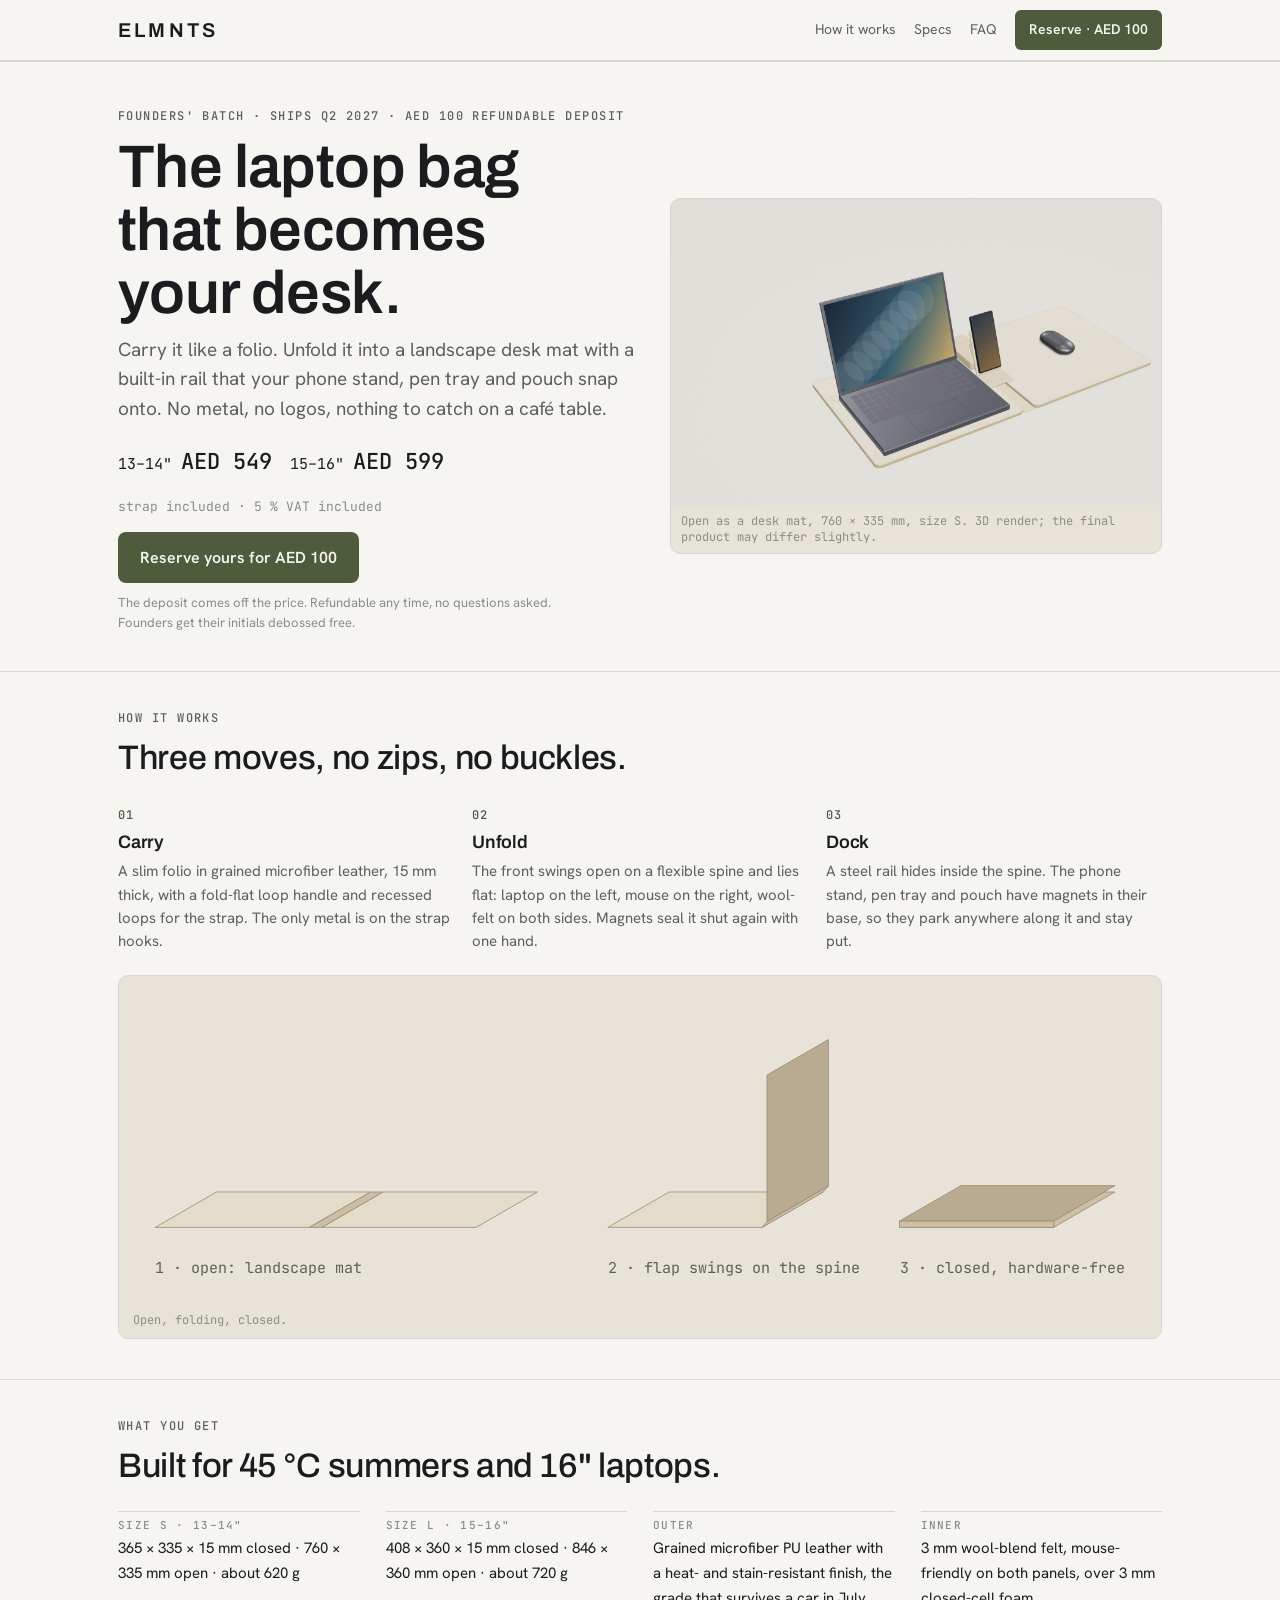
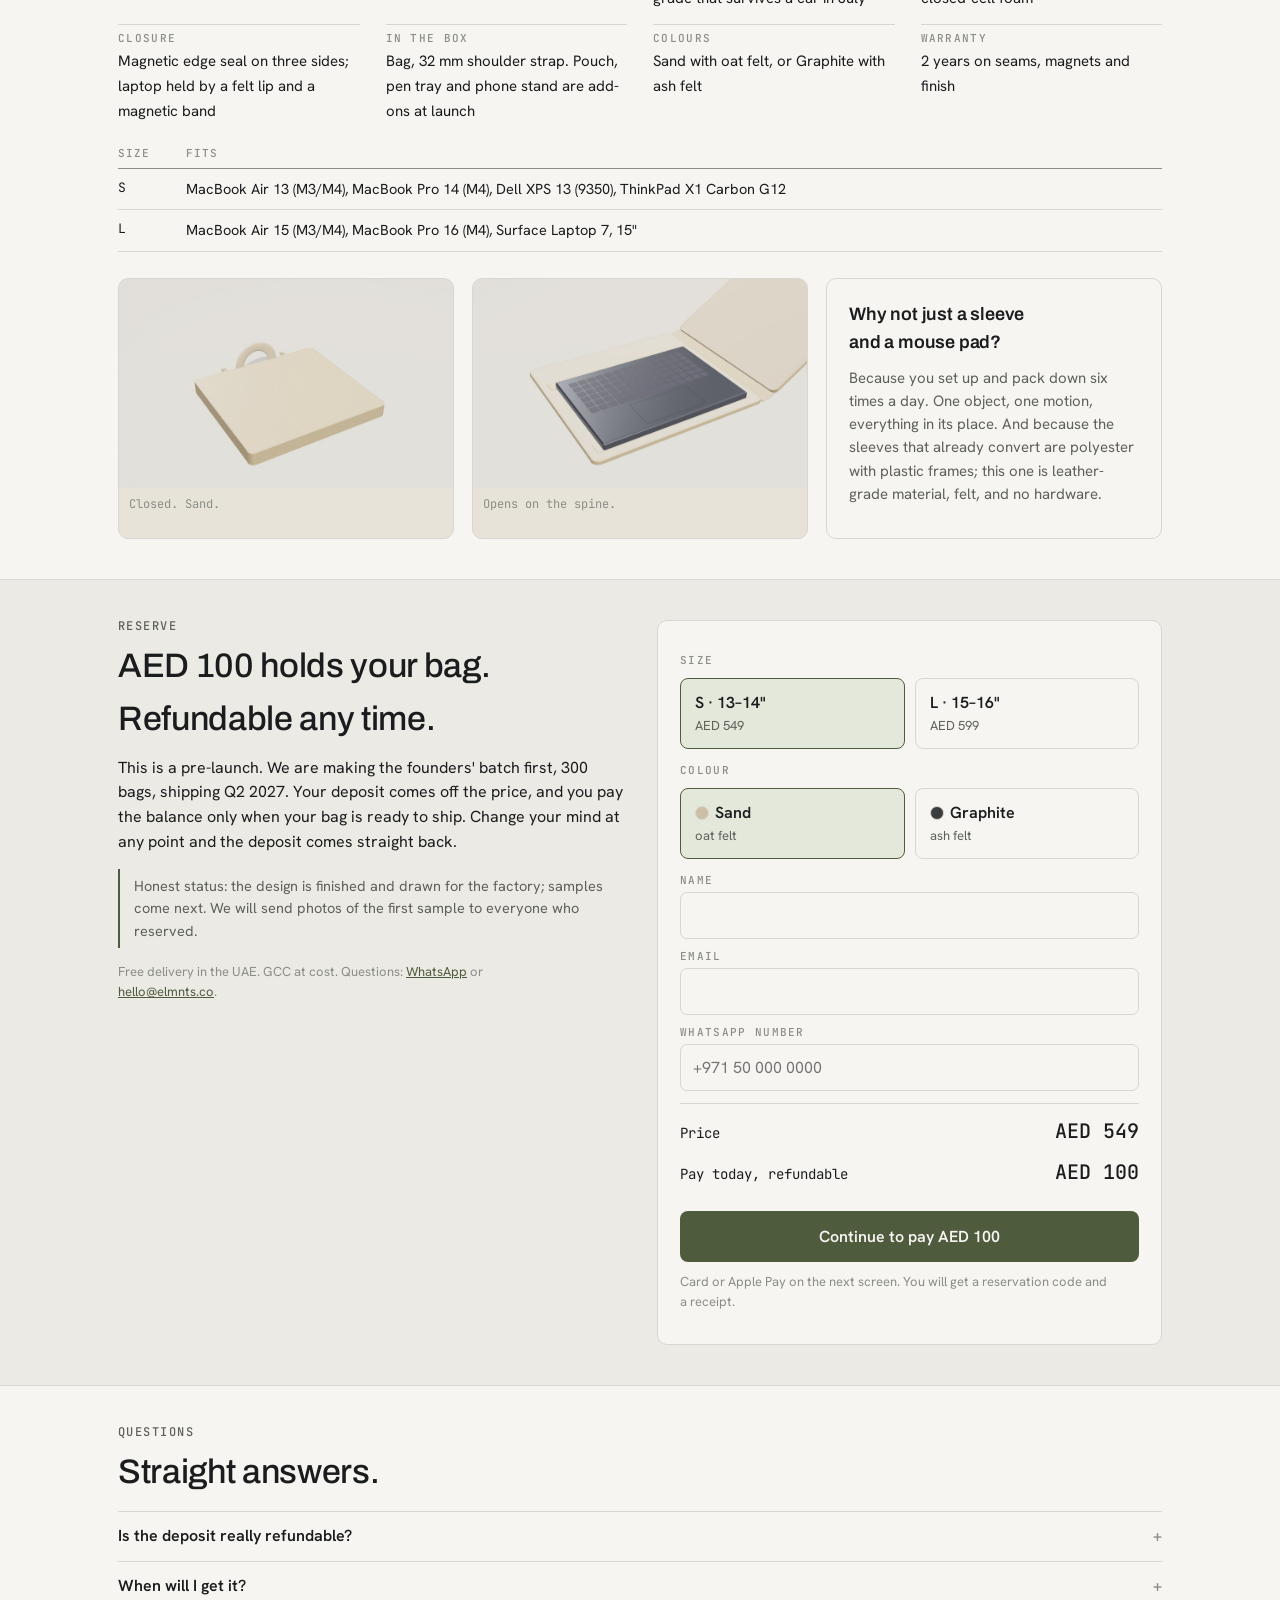
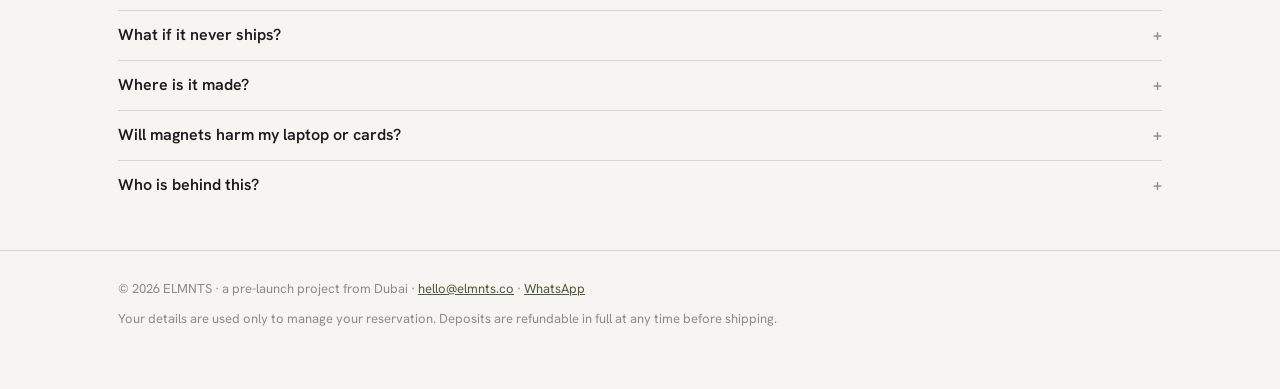
==== commit db963ea7: "Use 3D renders for the hero and gallery Co-Authored-By: Claude Fable 5.1 <noreply@anthropic.com>" ====
--- a/index.html
+++ b/index.html
@@ -53,7 +53,7 @@
     <p style="margin-top:14px"><a class="btn" href="#reserve">Reserve yours for AED 100</a></p>
     <p class="fine">The deposit comes off the price. Refundable any time, no questions asked. Founders get their initials debossed free.</p>
   </div>
-  <figure class="mock" style="margin:0"><div><svg class="mk" viewBox="-6 -6 1016 572" xmlns="http://www.w3.org/2000/svg" role="img"><defs><marker id="ar" viewBox="0 0 10 10" refX="9" refY="5" markerWidth="8" markerHeight="8" orient="auto-start-reverse"><path d="M0,1.5 L9,5 L0,8.5 z" class="arr"/></marker><pattern id="hatch" patternUnits="userSpaceOnUse" width="6" height="6" patternTransform="rotate(45)"><line x1="0" y1="0" x2="0" y2="6" class="hl"/></pattern><pattern id="hatchb" patternUnits="userSpaceOnUse" width="5" height="5" patternTransform="rotate(-45)"><line x1="0" y1="0" x2="0" y2="5" class="hl2"/></pattern><linearGradient id="gShell" x1="0" y1="0" x2="1" y2="1"><stop offset="0" stop-color="#D8CCB3"/><stop offset="1" stop-color="#BFB096"/></linearGradient><linearGradient id="gShellD" x1="0" y1="0" x2="1" y2="1"><stop offset="0" stop-color="#C4B59A"/><stop offset="1" stop-color="#A89A80"/></linearGradient><linearGradient id="gFelt" x1="0" y1="0" x2="1" y2="1"><stop offset="0" stop-color="#E8E2D5"/><stop offset="1" stop-color="#D9D2C2"/></linearGradient><linearGradient id="gDark" x1="0" y1="0" x2="0" y2="1"><stop offset="0" stop-color="#3A3B40"/><stop offset="1" stop-color="#22232A"/></linearGradient><filter id="grain" x="-2%" y="-2%" width="104%" height="104%"><feTurbulence type="fractalNoise" baseFrequency="1.1" numOctaves="3" seed="11" result="n"/><feColorMatrix in="n" type="matrix" values="0 0 0 0 0.55  0 0 0 0 0.55  0 0 0 0 0.5  0 0 0 0.42 0" result="g"/><feComposite in="g" in2="SourceGraphic" operator="in" result="gc"/><feBlend in="SourceGraphic" in2="gc" mode="multiply"/></filter><filter id="shadow" x="-10%" y="-10%" width="120%" height="130%"><feDropShadow dx="0" dy="5" stdDeviation="6" flood-color="#000" flood-opacity="0.22"/></filter><filter id="shadowS" x="-10%" y="-10%" width="120%" height="130%"><feDropShadow dx="0" dy="2" stdDeviation="2.5" flood-color="#000" flood-opacity="0.25"/></filter></defs><g filter="url(#shadow)"><rect x="20.0" y="44.0" width="912.0" height="402.0" rx="16.8" fill="url(#gFelt)"/></g><rect x="458.0" y="44.0" width="36.0" height="402.0" rx="0.0" fill="url(#gShell)" filter="url(#grain)" /><line x1="458.0" y1="44.0" x2="458.0" y2="446.0" stroke="#B9AF9C" stroke-width="0.8"/><line x1="494.0" y1="44.0" x2="494.0" y2="446.0" stroke="#B9AF9C" stroke-width="0.8"/><line x1="476.0" y1="63.2" x2="476.0" y2="426.8" stroke="#A89A80" stroke-width="0.6" stroke-dasharray="2 3"/><rect x="38.0" y="394.4" width="402.0" height="30.0" rx="3.6" fill="url(#gShell)" filter="url(#grain)" /><rect x="38.0" y="134.0" width="402.0" height="28.8" rx="3.6" fill="url(#gShell)" filter="url(#grain)" /><circle cx="425.6" cy="148.4" r="4.2" fill="#8E8470"/><g filter="url(#shadowS)"><rect x="51.44" y="158.96" width="375.12" height="265.44" rx="9.6" fill="url(#gDark)"/></g><rect x="68.24" y="175.76" width="340.8" height="129.6" rx="3.6" fill="#1A1B20"/><rect x="75.44" y="182.96" width="19.2" height="19.2" rx="2.4" fill="#2E2F36"/><rect x="75.44" y="206.48" width="19.2" height="19.2" rx="2.4" fill="#2E2F36"/><rect x="75.44" y="230.0" width="19.2" height="19.2" rx="2.4" fill="#2E2F36"/><rect x="75.44" y="253.52" width="19.2" height="19.2" rx="2.4" fill="#2E2F36"/><rect x="75.44" y="277.04" width="19.2" height="19.2" rx="2.4" fill="#2E2F36"/><rect x="98.96" y="182.96" width="19.2" height="19.2" rx="2.4" fill="#2E2F36"/><rect x="98.96" y="206.48" width="19.2" height="19.2" rx="2.4" fill="#2E2F36"/><rect x="98.96" y="230.0" width="19.2" height="19.2" rx="2.4" fill="#2E2F36"/><rect x="98.96" y="253.52" width="19.2" height="19.2" rx="2.4" fill="#2E2F36"/><rect x="98.96" y="277.04" width="19.2" height="19.2" rx="2.4" fill="#2E2F36"/><rect x="122.48" y="182.96" width="19.2" height="19.2" rx="2.4" fill="#2E2F36"/><rect x="122.48" y="206.48" width="19.2" height="19.2" rx="2.4" fill="#2E2F36"/><rect x="122.48" y="230.0" width="19.2" height="19.2" rx="2.4" fill="#2E2F36"/><rect x="122.48" y="253.52" width="19.2" height="19.2" rx="2.4" fill="#2E2F36"/><rect x="122.48" y="277.04" width="19.2" height="19.2" rx="2.4" fill="#2E2F36"/><rect x="146.0" y="182.96" width="19.2" height="19.2" rx="2.4" fill="#2E2F36"/><rect x="146.0" y="206.48" width="19.2" height="19.2" rx="2.4" fill="#2E2F36"/><rect x="146.0" y="230.0" width="19.2" height="19.2" rx="2.4" fill="#2E2F36"/><rect x="146.0" y="253.52" width="19.2" height="19.2" rx="2.4" fill="#2E2F36"/><rect x="146.0" y="277.04" width="19.2" height="19.2" rx="2.4" fill="#2E2F36"/><rect x="169.52" y="182.96" width="19.2" height="19.2" rx="2.4" fill="#2E2F36"/><rect x="169.52" y="206.48" width="19.2" height="19.2" rx="2.4" fill="#2E2F36"/><rect x="169.52" y="230.0" width="19.2" height="19.2" rx="2.4" fill="#2E2F36"/><rect x="169.52" y="253.52" width="19.2" height="19.2" rx="2.4" fill="#2E2F36"/><rect x="169.52" y="277.04" width="19.2" height="19.2" rx="2.4" fill="#2E2F36"/><rect x="193.04" y="182.96" width="19.2" height="19.2" rx="2.4" fill="#2E2F36"/><rect x="193.04" y="206.48" width="19.2" height="19.2" rx="2.4" fill="#2E2F36"/><rect x="193.04" y="230.0" width="19.2" height="19.2" rx="2.4" fill="#2E2F36"/><rect x="193.04" y="253.52" width="19.2" height="19.2" rx="2.4" fill="#2E2F36"/><rect x="193.04" y="277.04" width="19.2" height="19.2" rx="2.4" fill="#2E2F36"/><rect x="216.56" y="182.96" width="19.2" height="19.2" rx="2.4" fill="#2E2F36"/><rect x="216.56" y="206.48" width="19.2" height="19.2" rx="2.4" fill="#2E2F36"/><rect x="216.56" y="230.0" width="19.2" height="19.2" rx="2.4" fill="#2E2F36"/><rect x="216.56" y="253.52" width="19.2" height="19.2" rx="2.4" fill="#2E2F36"/><rect x="216.56" y="277.04" width="19.2" height="19.2" rx="2.4" fill="#2E2F36"/><rect x="240.08" y="182.96" width="19.2" height="19.2" rx="2.4" fill="#2E2F36"/><rect x="240.08" y="206.48" width="19.2" height="19.2" rx="2.4" fill="#2E2F36"/><rect x="240.08" y="230.0" width="19.2" height="19.2" rx="2.4" fill="#2E2F36"/><rect x="240.08" y="253.52" width="19.2" height="19.2" rx="2.4" fill="#2E2F36"/><rect x="240.08" y="277.04" width="19.2" height="19.2" rx="2.4" fill="#2E2F36"/><rect x="263.6" y="182.96" width="19.2" height="19.2" rx="2.4" fill="#2E2F36"/><rect x="263.6" y="206.48" width="19.2" height="19.2" rx="2.4" fill="#2E2F36"/><rect x="263.6" y="230.0" width="19.2" height="19.2" rx="2.4" fill="#2E2F36"/><rect x="263.6" y="253.52" width="19.2" height="19.2" rx="2.4" fill="#2E2F36"/><rect x="263.6" y="277.04" width="19.2" height="19.2" rx="2.4" fill="#2E2F36"/><rect x="287.12" y="182.96" width="19.2" height="19.2" rx="2.4" fill="#2E2F36"/><rect x="287.12" y="206.48" width="19.2" height="19.2" rx="2.4" fill="#2E2F36"/><rect x="287.12" y="230.0" width="19.2" height="19.2" rx="2.4" fill="#2E2F36"/><rect x="287.12" y="253.52" width="19.2" height="19.2" rx="2.4" fill="#2E2F36"/><rect x="287.12" y="277.04" width="19.2" height="19.2" rx="2.4" fill="#2E2F36"/><rect x="310.64" y="182.96" width="19.2" height="19.2" rx="2.4" fill="#2E2F36"/><rect x="310.64" y="206.48" width="19.2" height="19.2" rx="2.4" fill="#2E2F36"/><rect x="310.64" y="230.0" width="19.2" height="19.2" rx="2.4" fill="#2E2F36"/><rect x="310.64" y="253.52" width="19.2" height="19.2" rx="2.4" fill="#2E2F36"/><rect x="310.64" y="277.04" width="19.2" height="19.2" rx="2.4" fill="#2E2F36"/><rect x="334.16" y="182.96" width="19.2" height="19.2" rx="2.4" fill="#2E2F36"/><rect x="334.16" y="206.48" width="19.2" height="19.2" rx="2.4" fill="#2E2F36"/><rect x="334.16" y="230.0" width="19.2" height="19.2" rx="2.4" fill="#2E2F36"/><rect x="334.16" y="253.52" width="19.2" height="19.2" rx="2.4" fill="#2E2F36"/><rect x="334.16" y="277.04" width="19.2" height="19.2" rx="2.4" fill="#2E2F36"/><rect x="357.68" y="182.96" width="19.2" height="19.2" rx="2.4" fill="#2E2F36"/><rect x="357.68" y="206.48" width="19.2" height="19.2" rx="2.4" fill="#2E2F36"/><rect x="357.68" y="230.0" width="19.2" height="19.2" rx="2.4" fill="#2E2F36"/><rect x="357.68" y="253.52" width="19.2" height="19.2" rx="2.4" fill="#2E2F36"/><rect x="357.68" y="277.04" width="19.2" height="19.2" rx="2.4" fill="#2E2F36"/><rect x="381.2" y="182.96" width="19.2" height="19.2" rx="2.4" fill="#2E2F36"/><rect x="381.2" y="206.48" width="19.2" height="19.2" rx="2.4" fill="#2E2F36"/><rect x="381.2" y="230.0" width="19.2" height="19.2" rx="2.4" fill="#2E2F36"/><rect x="381.2" y="253.52" width="19.2" height="19.2" rx="2.4" fill="#2E2F36"/><rect x="381.2" y="277.04" width="19.2" height="19.2" rx="2.4" fill="#2E2F36"/><rect x="166.64" y="317.36" width="144.0" height="93.6" rx="4.8" fill="#2A2B31"/><line x1="56.24" y1="160.76" x2="421.04" y2="160.76" stroke="#55565E" stroke-width="1"/><g filter="url(#shadowS)"><rect x="125.0" y="63.2" width="228.0" height="84.0" rx="6.0" fill="url(#gShell)" filter="url(#grain)" /></g><line x1="127.4" y1="75.2" x2="350.6" y2="75.2" stroke="#9A8C72" stroke-width="0.8"/><rect x="128.6" y="66.8" width="220.8" height="76.8" rx="3.6" class="mstitch"/><g filter="url(#shadowS)"><rect x="434.0" y="68.0" width="84.0" height="120.0" rx="4.8" fill="url(#gShellD)" filter="url(#grain)" /></g><rect x="432.8" y="75.2" width="86.4" height="76.8" rx="7.2" fill="#202128"/><rect x="438.8" y="80.0" width="74.4" height="67.2" rx="4.8" fill="#3A3C48"/><g filter="url(#shadowS)"><rect x="440.0" y="207.2" width="72.0" height="150.0" rx="4.8" fill="url(#gShellD)" filter="url(#grain)" /></g><rect x="443.6" y="210.8" width="64.8" height="142.8" rx="2.4" class="mstitch"/><g filter="url(#shadowS)"><ellipse cx="734.9" cy="265.1" rx="36.0" ry="62.4" fill="url(#gDark)"/></g><line x1="734.9" y1="205.1" x2="734.9" y2="243.5" stroke="#55565E" stroke-width="0.8"/><circle cx="518.0" cy="128.0" r="2" class="mdot"/><line x1="518.0" y1="128.0" x2="578.0" y2="118.0" class="mlead"/><text x="582.0" y="122.0" class="mlab" text-anchor="start">phone stand docked on the rail, beside the screen</text><circle cx="239.0" cy="63.2" r="2" class="mdot"/><line x1="239.0" y1="63.2" x2="239.0" y2="41.2" class="mlead"/><text x="239.0" y="37.2" class="mlab" text-anchor="middle">pouch parked on the dock strip · charger behind the laptop</text><circle cx="512.0" cy="282.2" r="2" class="mdot"/><line x1="512.0" y1="282.2" x2="572.0" y2="292.2" class="mlead"/><text x="576.0" y="296.2" class="mlab" text-anchor="start">pen tray on the rail</text><circle cx="440.0" cy="410.0" r="2" class="mdot"/><line x1="440.0" y1="410.0" x2="480.0" y2="380.0" class="mlead"/><text x="484.0" y="384.0" class="mlab" text-anchor="start">bottom lip holds the laptop in place</text><circle cx="770.9" cy="265.1" r="2" class="mdot"/><line x1="770.9" y1="265.1" x2="810.9" y2="295.1" class="mlead"/><text x="814.9" y="299.1" class="mlab" text-anchor="start">front flap = clean mouse zone</text></svg></div><figcaption>Open as a desk mat, 760 × 335 mm, size S. Design render; the final product may differ slightly.</figcaption></figure>
+  <figure class="mock" style="margin:0;padding:0;overflow:hidden"><img src="hero-open.jpg" alt="ELMNTS open as a desk mat with laptop, phone stand and mouse" style="display:block;width:100%;height:auto"><figcaption style="padding:8px 10px">Open as a desk mat, 760 × 335 mm, size S. 3D render; the final product may differ slightly.</figcaption></figure>
 </div></div></section>
 
 <section id="how"><div class="wrap">
@@ -83,8 +83,8 @@
     <tr><td class="num">L</td><td>MacBook Air 15 (M3/M4), MacBook Pro 16 (M4), Surface Laptop 7, 15"</td></tr>
   </tbody></table></div>
   <div class="steps" style="margin-top:26px">
-    <figure class="mock" style="margin:0"><div><svg class="mk" viewBox="-6 -6 912 1017" xmlns="http://www.w3.org/2000/svg" role="img"><defs><marker id="ar" viewBox="0 0 10 10" refX="9" refY="5" markerWidth="8" markerHeight="8" orient="auto-start-reverse"><path d="M0,1.5 L9,5 L0,8.5 z" class="arr"/></marker><pattern id="hatch" patternUnits="userSpaceOnUse" width="6" height="6" patternTransform="rotate(45)"><line x1="0" y1="0" x2="0" y2="6" class="hl"/></pattern><pattern id="hatchb" patternUnits="userSpaceOnUse" width="5" height="5" patternTransform="rotate(-45)"><line x1="0" y1="0" x2="0" y2="5" class="hl2"/></pattern><linearGradient id="gShell" x1="0" y1="0" x2="1" y2="1"><stop offset="0" stop-color="#D8CCB3"/><stop offset="1" stop-color="#BFB096"/></linearGradient><linearGradient id="gShellD" x1="0" y1="0" x2="1" y2="1"><stop offset="0" stop-color="#C4B59A"/><stop offset="1" stop-color="#A89A80"/></linearGradient><linearGradient id="gFelt" x1="0" y1="0" x2="1" y2="1"><stop offset="0" stop-color="#E8E2D5"/><stop offset="1" stop-color="#D9D2C2"/></linearGradient><linearGradient id="gDark" x1="0" y1="0" x2="0" y2="1"><stop offset="0" stop-color="#3A3B40"/><stop offset="1" stop-color="#22232A"/></linearGradient><filter id="grain" x="-2%" y="-2%" width="104%" height="104%"><feTurbulence type="fractalNoise" baseFrequency="1.1" numOctaves="3" seed="11" result="n"/><feColorMatrix in="n" type="matrix" values="0 0 0 0 0.55  0 0 0 0 0.55  0 0 0 0 0.5  0 0 0 0.42 0" result="g"/><feComposite in="g" in2="SourceGraphic" operator="in" result="gc"/><feBlend in="SourceGraphic" in2="gc" mode="multiply"/></filter><filter id="shadow" x="-10%" y="-10%" width="120%" height="130%"><feDropShadow dx="0" dy="5" stdDeviation="6" flood-color="#000" flood-opacity="0.22"/></filter><filter id="shadowS" x="-10%" y="-10%" width="120%" height="130%"><feDropShadow dx="0" dy="2" stdDeviation="2.5" flood-color="#000" flood-opacity="0.25"/></filter></defs><rect x="201.02" y="157.41" width="25.48" height="59.46" rx="12.74" fill="#8E8470"/><rect x="588.56" y="157.41" width="25.48" height="59.46" rx="12.74" fill="#8E8470"/><path d="M301.36,225.36 L301.36,178.64 A106.17,106.17 0 0 1 513.7,178.64 L513.7,225.36" fill="none" style="stroke:#B5A68B;stroke-width:53.1"/><g filter="url(#shadow)"><rect x="20.0" y="199.88" width="775.06" height="711.36" rx="29.73" fill="url(#gShell)" filter="url(#grain)"/></g><rect x="28.49" y="208.37" width="758.07" height="694.37" rx="21.23" class="mstitch"/><text x="751.9" y="868.1" class="mdeboss" style="font-size:23.4px" fill="#E6DCC8" text-anchor="end">ELMNTS</text><text x="753.3" y="869.5" class="mdeboss" style="font-size:23.4px" fill="#8F8269" text-anchor="end">ELMNTS</text><text x="752.6" y="868.8" class="mdeboss" style="font-size:23.4px" fill="#B3A489" text-anchor="end">ELMNTS</text></svg></div><figcaption>Closed, front. Sand.</figcaption></figure>
-    <figure class="mock" style="margin:0"><div><svg class="mk" viewBox="-6 -6 652 1132" xmlns="http://www.w3.org/2000/svg" role="img"><defs><marker id="ar" viewBox="0 0 10 10" refX="9" refY="5" markerWidth="8" markerHeight="8" orient="auto-start-reverse"><path d="M0,1.5 L9,5 L0,8.5 z" class="arr"/></marker><pattern id="hatch" patternUnits="userSpaceOnUse" width="6" height="6" patternTransform="rotate(45)"><line x1="0" y1="0" x2="0" y2="6" class="hl"/></pattern><pattern id="hatchb" patternUnits="userSpaceOnUse" width="5" height="5" patternTransform="rotate(-45)"><line x1="0" y1="0" x2="0" y2="5" class="hl2"/></pattern><linearGradient id="gShell" x1="0" y1="0" x2="1" y2="1"><stop offset="0" stop-color="#D8CCB3"/><stop offset="1" stop-color="#BFB096"/></linearGradient><linearGradient id="gShellD" x1="0" y1="0" x2="1" y2="1"><stop offset="0" stop-color="#C4B59A"/><stop offset="1" stop-color="#A89A80"/></linearGradient><linearGradient id="gFelt" x1="0" y1="0" x2="1" y2="1"><stop offset="0" stop-color="#E8E2D5"/><stop offset="1" stop-color="#D9D2C2"/></linearGradient><linearGradient id="gDark" x1="0" y1="0" x2="0" y2="1"><stop offset="0" stop-color="#3A3B40"/><stop offset="1" stop-color="#22232A"/></linearGradient><filter id="grain" x="-2%" y="-2%" width="104%" height="104%"><feTurbulence type="fractalNoise" baseFrequency="1.1" numOctaves="3" seed="11" result="n"/><feColorMatrix in="n" type="matrix" values="0 0 0 0 0.55  0 0 0 0 0.55  0 0 0 0 0.5  0 0 0 0.42 0" result="g"/><feComposite in="g" in2="SourceGraphic" operator="in" result="gc"/><feBlend in="SourceGraphic" in2="gc" mode="multiply"/></filter><filter id="shadow" x="-10%" y="-10%" width="120%" height="130%"><feDropShadow dx="0" dy="5" stdDeviation="6" flood-color="#000" flood-opacity="0.22"/></filter><filter id="shadowS" x="-10%" y="-10%" width="120%" height="130%"><feDropShadow dx="0" dy="2" stdDeviation="2.5" flood-color="#000" flood-opacity="0.25"/></filter></defs><path d="M148.82,540.71 C106.47,249.88 192.94,52.24 277.65,52.24 C362.35999999999996,52.24 448.82000000000005,249.88 406.47,540.71" fill="none" stroke="#B5A68B" stroke-width="45.2" stroke-linecap="round"/><path d="M148.82,540.71 C106.47,249.88 192.94,52.24 277.65,52.24 C362.35999999999996,52.24 448.82000000000005,249.88 406.47,540.71" fill="none" stroke="#A89A80" stroke-width="70.6" stroke-linecap="round" stroke-dasharray="282.4 2169.7" stroke-dashoffset="-401.3"/><path d="M148.82,540.71 C106.47,249.88 192.94,52.24 277.65,52.24 C362.35999999999996,52.24 448.82000000000005,249.88 406.47,540.71" fill="none" stroke="#7E7260" stroke-width="0.6" stroke-dasharray="3 3"/><rect x="138.9" y="526.6" width="19.8" height="22.6" rx="2.8" fill="#5A5B5E"/><rect x="140.3" y="532.2" width="16.9" height="39.5" rx="8.5" fill="#8E8470"/><rect x="396.6" y="526.6" width="19.8" height="22.6" rx="2.8" fill="#5A5B5E"/><rect x="398.0" y="532.2" width="16.9" height="39.5" rx="8.5" fill="#8E8470"/><path d="M207.06,577.41 L207.06,546.35 A70.59,70.59 0 0 1 348.24,546.35 L348.24,577.41" fill="none" style="stroke:#B5A68B;stroke-width:35.3"/><g filter="url(#shadow)"><rect x="20.0" y="560.47" width="515.29" height="472.94" rx="19.76" fill="url(#gShell)" filter="url(#grain)"/></g><text x="507.1" y="1005.2" class="mdeboss" style="font-size:15.5px" fill="#B3A489" text-anchor="end">ELMNTS</text></svg></div><figcaption>With the strap.</figcaption></figure>
+    <figure class="mock" style="margin:0;padding:0;overflow:hidden"><img src="hero-closed.jpg" alt="ELMNTS closed" style="display:block;width:100%;height:auto"><figcaption style="padding:8px 10px">Closed. Sand.</figcaption></figure>
+    <figure class="mock" style="margin:0;padding:0;overflow:hidden"><img src="hero-opening.jpg" alt="ELMNTS opening on the spine" style="display:block;width:100%;height:auto"><figcaption style="padding:8px 10px">Opens on the spine.</figcaption></figure>
     <div class="card"><h3>Why not just a sleeve and a mouse pad?</h3><p style="font-size:15px;color:var(--ink-2)">Because you set up and pack down six times a day. One object, one motion, everything in its place. And because the sleeves that already convert are polyester with plastic frames; this one is leather-grade material, felt, and no hardware.</p></div>
   </div>
 </div></section>
